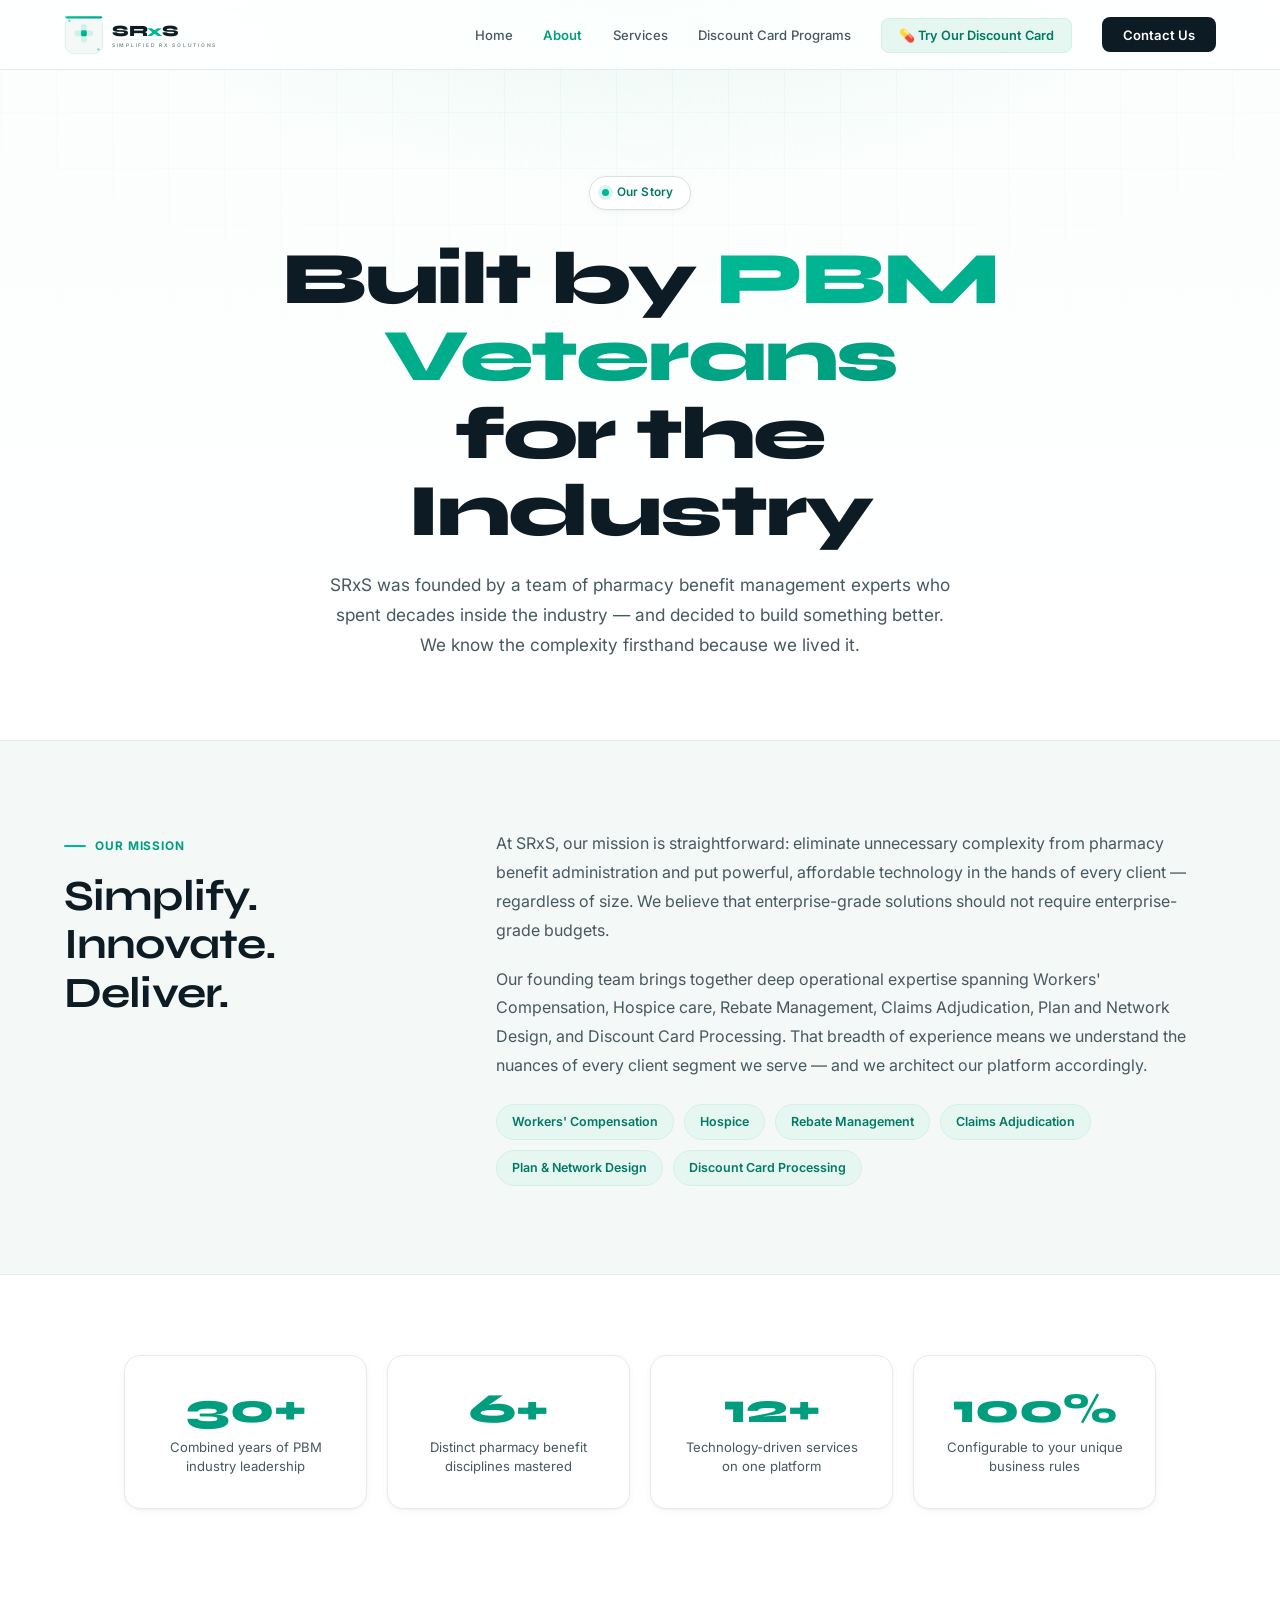
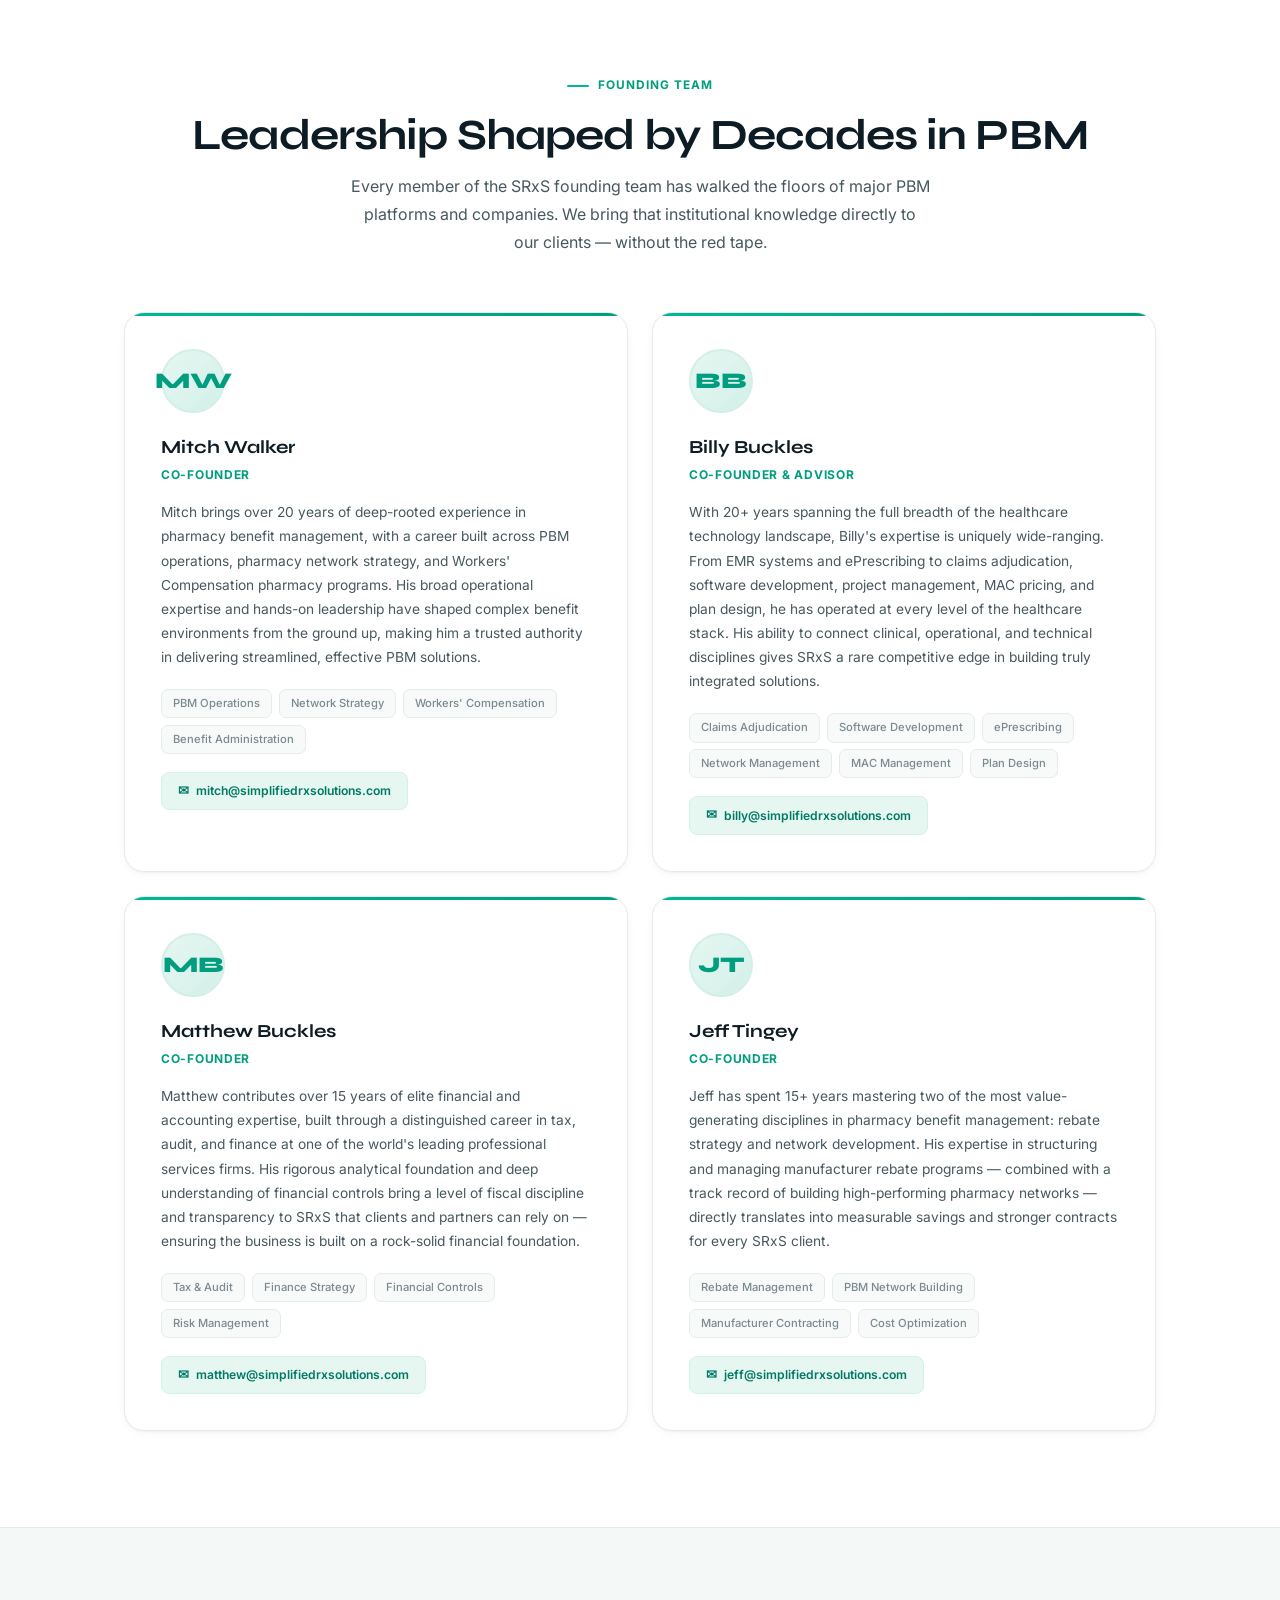
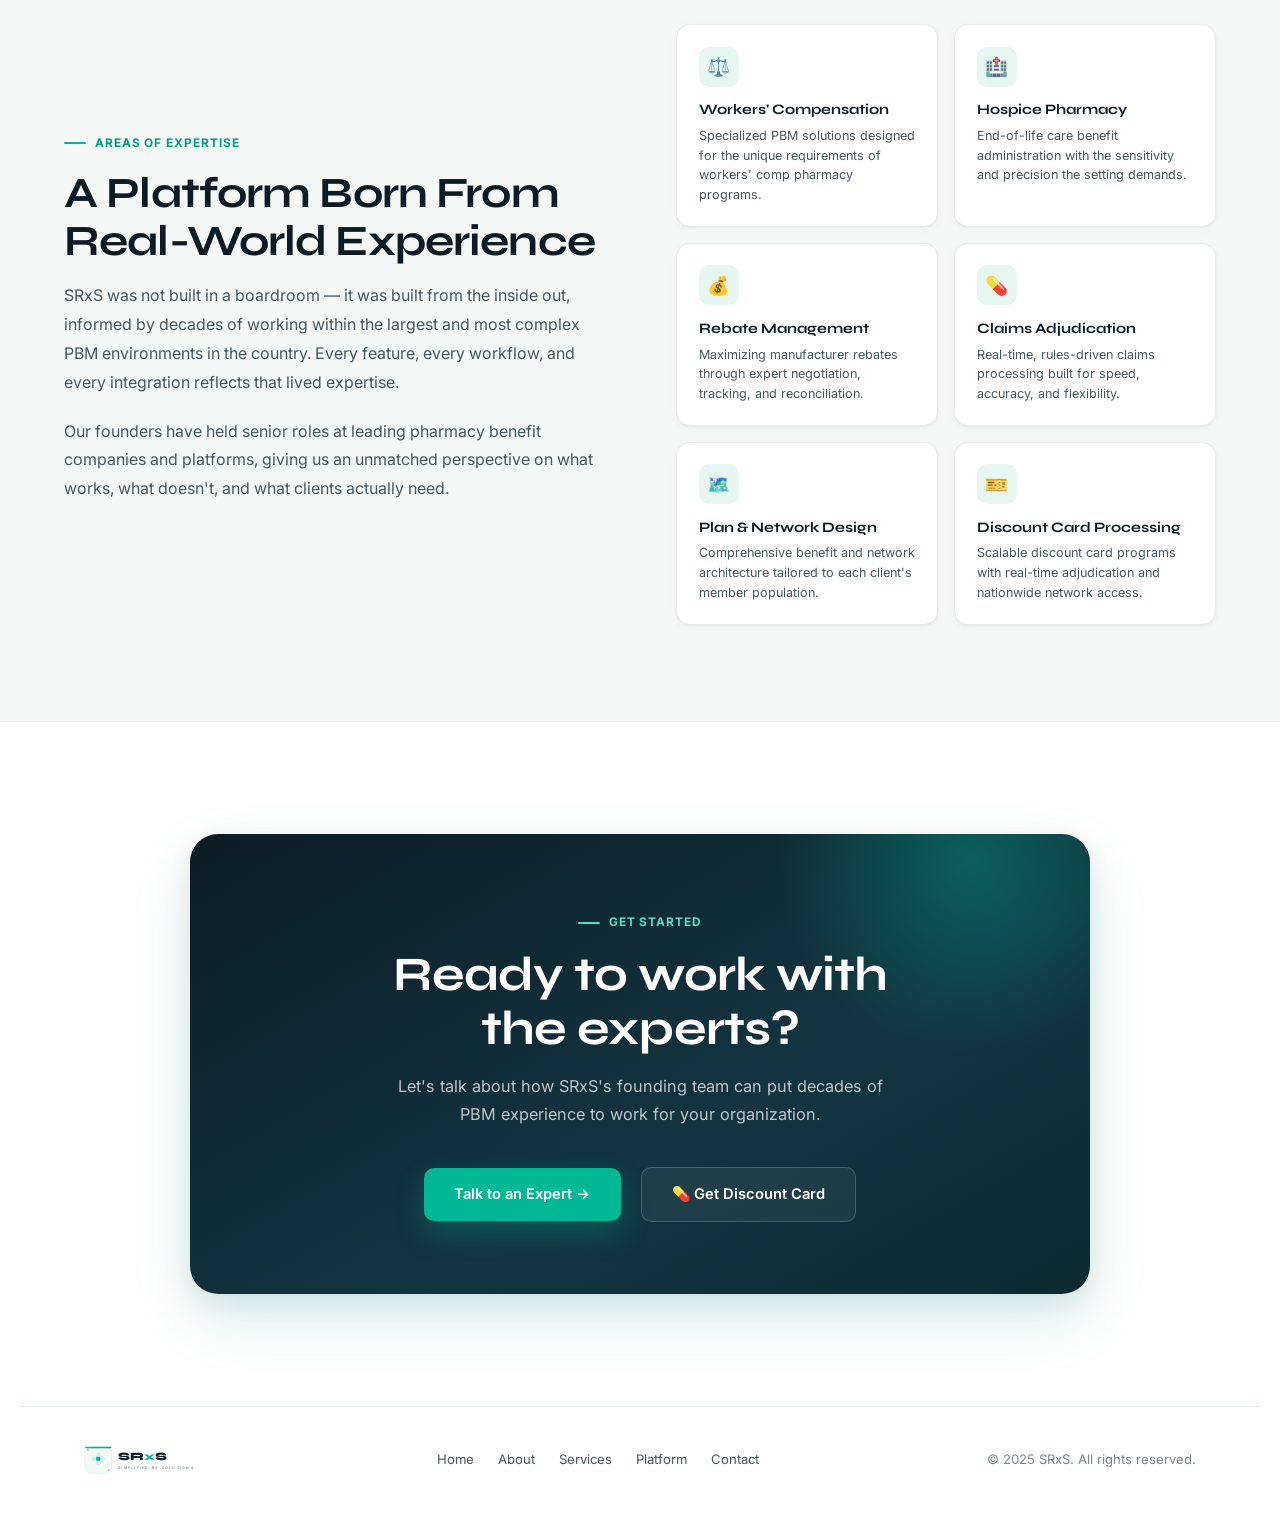
==== about.html @ 7ceb7701 "Fix contact modal stuck on "Sending..." after successful submit The success branch never reset the s" ====
<!DOCTYPE html>
<html lang="en">
<head>
<!-- Google tag (gtag.js) -->
<script async src="https://www.googletagmanager.com/gtag/js?id=G-7KS7CNF6GP"></script>
<script>
  window.dataLayer = window.dataLayer || [];
  function gtag(){dataLayer.push(arguments);}
  gtag('js', new Date());

  gtag('config', 'G-7KS7CNF6GP');
</script>
<meta charset="UTF-8">
<meta name="viewport" content="width=device-width, initial-scale=1.0">
<meta name="description" content="SRxS was founded by pharmacy benefit management veterans with decades of experience across claims adjudication, rebates, network design, and discount card processing.">
  <link rel="icon" type="image/x-icon" href="favicon.ico">
  <link rel="icon" type="image/png" sizes="32x32" href="favicon-32x32.png">
  <link rel="icon" type="image/png" sizes="16x16" href="favicon-16x16.png">
  <link rel="icon" type="image/svg+xml" href="favicon.svg">
  <link rel="apple-touch-icon" sizes="180x180" href="apple-touch-icon.png">
  <meta name="theme-color" content="#ffffff">
<title>About Us — SRxS | Simplified RX Solutions</title>
<link rel="preconnect" href="https://fonts.googleapis.com">
<link rel="preconnect" href="https://fonts.gstatic.com" crossorigin>
<link href="https://fonts.googleapis.com/css2?family=Syne:wght@600;700;800&family=Inter:wght@400;500;600&display=swap" rel="stylesheet">
<style>
  :root {
    --bg: #ffffff;
    --bg-tint: #f4f9f8;
    --surface: #ffffff;
    --surface2: #f7faf9;
    --border: #e5ecea;
    --border-strong: #d6e2df;
    --teal: #00b894;
    --teal-deep: #009e7f;
    --teal-ink: #007a63;
    --teal-soft: #e6f7f2;
    --teal-soft2: #d3f0e8;
    --ink: #0d1c24;
    --body: #47585f;
    --muted: #7a8a90;
    --shadow-sm: 0 1px 2px rgba(13,28,36,0.04), 0 2px 8px rgba(13,28,36,0.04);
    --shadow-md: 0 8px 24px rgba(13,28,36,0.07), 0 2px 6px rgba(13,28,36,0.04);
    --shadow-lg: 0 24px 60px rgba(0,158,127,0.16), 0 8px 24px rgba(13,28,36,0.08);
    --shadow-teal: 0 12px 28px rgba(0,184,148,0.28);
  }

  *, *::before, *::after { box-sizing: border-box; margin: 0; padding: 0; }
  html { scroll-behavior: smooth; -webkit-font-smoothing: antialiased; }
  body { font-family: 'Inter', sans-serif; background: var(--bg); color: var(--body); overflow-x: hidden; line-height: 1.6; }
  a { color: inherit; }

  /* NAV */
  nav {
    position: fixed; top: 0; left: 0; right: 0; z-index: 100;
    display: flex; align-items: center; justify-content: space-between;
    padding: 0.85rem 5%;
    background: rgba(255,255,255,0.82);
    backdrop-filter: blur(18px) saturate(1.6);
    border-bottom: 1px solid var(--border);
  }
  .nav-logo { display: flex; align-items: center; }
  .nav-logo svg { height: 42px; width: auto; display: block; }
  .nav-links { display: flex; align-items: center; gap: 1.9rem; list-style: none; }
  .nav-links a { text-decoration: none; font-size: 0.82rem; font-weight: 500; color: var(--body); transition: color 0.2s; }
  .nav-links a:hover { color: var(--teal-deep); }
  .nav-links a.active { color: var(--teal-deep); font-weight: 600; }
  .nav-cta { background: var(--ink) !important; color: #fff !important; padding: 0.6rem 1.3rem; border-radius: 8px; font-weight: 600 !important; transition: background 0.2s, transform 0.2s !important; }
  .nav-cta:hover { background: #10303a !important; transform: translateY(-1px); }
  .nav-discount { background: var(--teal-soft) !important; border: 1px solid var(--teal-soft2) !important; color: var(--teal-ink) !important; padding: 0.55rem 1.05rem; border-radius: 8px; font-weight: 600 !important; font-size: 0.8rem !important; transition: background 0.2s, box-shadow 0.2s !important; }
  .nav-discount:hover { background: var(--teal-soft2) !important; box-shadow: 0 6px 16px rgba(0,184,148,0.18) !important; }

  /* BUTTONS */
  .btn-primary { display: inline-flex; align-items: center; gap: 0.5rem; background: var(--teal); color: #fff; padding: 0.9rem 1.9rem; border-radius: 10px; font-size: 0.92rem; font-weight: 600; text-decoration: none; box-shadow: var(--shadow-teal); transition: box-shadow 0.2s, transform 0.2s, background 0.2s; }
  .btn-primary:hover { background: var(--teal-deep); box-shadow: 0 16px 34px rgba(0,158,127,0.34); transform: translateY(-2px); }
  .btn-ghost { display: inline-flex; align-items: center; gap: 0.5rem; border: 1px solid var(--border-strong); color: var(--ink); padding: 0.9rem 1.9rem; border-radius: 10px; font-size: 0.92rem; font-weight: 600; text-decoration: none; background: #fff; transition: border-color 0.2s, background 0.2s, transform 0.2s; margin-left: 1rem; }
  .btn-ghost:hover { border-color: var(--teal); background: var(--teal-soft); transform: translateY(-2px); }

  /* PAGE HERO */
  .page-hero {
    padding: 11rem 5% 5rem;
    position: relative; overflow: hidden; text-align: center;
    background:
      radial-gradient(ellipse 70% 55% at 50% -8%, var(--teal-soft) 0%, transparent 60%),
      linear-gradient(180deg, #fbfefd 0%, #ffffff 100%);
  }
  .hero-grid {
    position: absolute; inset: 0; z-index: 0; pointer-events: none;
    background-image:
      linear-gradient(rgba(0,158,127,0.05) 1px, transparent 1px),
      linear-gradient(90deg, rgba(0,158,127,0.05) 1px, transparent 1px);
    background-size: 56px 56px;
    mask-image: radial-gradient(ellipse 75% 55% at 50% 0%, black, transparent);
    -webkit-mask-image: radial-gradient(ellipse 75% 55% at 50% 0%, black, transparent);
  }
  .page-hero-content { position: relative; z-index: 1; max-width: 800px; margin: 0 auto; }
  .hero-badge {
    display: inline-flex; align-items: center; gap: 0.5rem;
    background: #fff; border: 1px solid var(--border-strong);
    padding: 0.4rem 1rem 0.4rem 0.7rem; border-radius: 100px;
    font-size: 0.74rem; font-weight: 600; letter-spacing: 0.02em; color: var(--teal-ink);
    box-shadow: var(--shadow-sm); margin-bottom: 1.9rem; animation: fadeUp 0.6s ease both;
  }
  .hero-badge::before { content: ''; width: 7px; height: 7px; border-radius: 50%; background: var(--teal); box-shadow: 0 0 0 4px rgba(0,184,148,0.15); animation: pulse 2.2s infinite; }
  @keyframes pulse { 0%, 100% { box-shadow: 0 0 0 4px rgba(0,184,148,0.15); } 50% { box-shadow: 0 0 0 7px rgba(0,184,148,0.04); } }
  h1 {
    font-family: 'Syne', sans-serif; font-size: clamp(2.6rem, 5.8vw, 4.8rem);
    font-weight: 800; line-height: 1.04; letter-spacing: -0.03em; color: var(--ink);
    margin-bottom: 1.3rem; animation: fadeUp 0.6s 0.08s ease both;
  }
  h1 .accent { background: linear-gradient(120deg, var(--teal), var(--teal-deep)); -webkit-background-clip: text; background-clip: text; -webkit-text-fill-color: transparent; color: var(--teal-deep); }
  .hero-sub { font-size: 1.08rem; line-height: 1.75; color: var(--body); max-width: 620px; margin: 0 auto; animation: fadeUp 0.6s 0.16s ease both; }

  /* COMMON */
  .section-label { display: inline-flex; align-items: center; gap: 0.55rem; font-size: 0.74rem; font-weight: 700; letter-spacing: 0.08em; text-transform: uppercase; color: var(--teal-deep); margin-bottom: 1rem; }
  .section-label::before { content: ''; width: 22px; height: 2px; border-radius: 2px; background: var(--teal); }
  h2 { font-family: 'Syne', sans-serif; font-size: clamp(1.8rem, 3.4vw, 2.7rem); font-weight: 700; line-height: 1.12; letter-spacing: -0.02em; color: var(--ink); margin-bottom: 1rem; }
  .body-text { font-size: 1rem; line-height: 1.8; color: var(--body); margin-bottom: 1.25rem; }

  /* MISSION */
  .mission-strip { padding: 5.5rem 5%; background: var(--bg-tint); border-top: 1px solid var(--border); border-bottom: 1px solid var(--border); position: relative; z-index: 1; }
  .mission-inner { max-width: 1160px; margin: 0 auto; display: grid; grid-template-columns: 1fr 2fr; gap: 4.5rem; align-items: start; }
  .expertise-pills { display: flex; flex-wrap: wrap; gap: 0.6rem; margin-top: 1.5rem; }
  .pill { background: var(--teal-soft); border: 1px solid var(--teal-soft2); color: var(--teal-ink); padding: 0.45rem 0.95rem; border-radius: 100px; font-size: 0.78rem; font-weight: 600; }

  /* STATS */
  .stats-row { padding: 5rem 5%; position: relative; z-index: 1; max-width: 1160px; margin: 0 auto; display: grid; grid-template-columns: repeat(4, 1fr); gap: 1.25rem; }
  .stat-card { background: #fff; border: 1px solid var(--border); border-radius: 16px; padding: 2rem; text-align: center; box-shadow: var(--shadow-sm); transition: border-color 0.2s, transform 0.2s, box-shadow 0.2s; }
  .stat-card:hover { border-color: var(--teal); transform: translateY(-4px); box-shadow: var(--shadow-md); }
  .stat-val { font-family: 'Syne', sans-serif; font-size: 2.6rem; font-weight: 800; color: var(--teal-deep); line-height: 1; margin-bottom: 0.5rem; }
  .stat-label { font-size: 0.82rem; color: var(--body); line-height: 1.45; }

  /* FOUNDERS */
  .founders { padding: 5rem 5% 6rem; position: relative; z-index: 1; max-width: 1160px; margin: 0 auto; }
  .founders-header { text-align: center; margin-bottom: 3.5rem; }
  .founders-header .section-label { justify-content: center; }
  .founders-header h2 { margin-bottom: 0.75rem; }
  .founders-header p { font-size: 1rem; color: var(--body); max-width: 580px; margin: 0 auto; line-height: 1.75; }
  .founders-grid { display: grid; grid-template-columns: repeat(2, 1fr); gap: 1.5rem; }
  .founder-card { background: #fff; border: 1px solid var(--border); border-radius: 20px; padding: 2.25rem; position: relative; overflow: hidden; box-shadow: var(--shadow-sm); transition: border-color 0.25s, transform 0.25s, box-shadow 0.25s; }
  .founder-card:hover { border-color: var(--border-strong); transform: translateY(-5px); box-shadow: var(--shadow-md); }
  .founder-card::before { content: ''; position: absolute; top: 0; left: 0; right: 0; height: 3px; background: linear-gradient(90deg, var(--teal), var(--teal-deep)); }
  .founder-avatar { width: 64px; height: 64px; border-radius: 50%; background: linear-gradient(135deg, var(--teal-soft), var(--teal-soft2)); border: 2px solid var(--teal-soft2); display: flex; align-items: center; justify-content: center; font-family: 'Syne', sans-serif; font-size: 1.4rem; font-weight: 800; color: var(--teal-deep); margin-bottom: 1.25rem; }
  .founder-name { font-family: 'Syne', sans-serif; font-size: 1.15rem; font-weight: 700; color: var(--ink); margin-bottom: 0.2rem; }
  .founder-title { font-size: 0.75rem; font-weight: 700; letter-spacing: 0.06em; text-transform: uppercase; color: var(--teal-deep); margin-bottom: 1rem; }
  .founder-bio { font-size: 0.86rem; line-height: 1.75; color: var(--body); margin-bottom: 1.25rem; }
  .founder-tags { display: flex; flex-wrap: wrap; gap: 0.4rem; }
  .founder-tag { background: var(--surface2); border: 1px solid var(--border); padding: 0.3rem 0.7rem; border-radius: 7px; font-size: 0.7rem; color: var(--muted); font-weight: 500; }
  .founder-email { display: inline-flex; align-items: center; gap: 0.45rem; margin-top: 1.1rem; background: var(--teal-soft); border: 1px solid var(--teal-soft2); color: var(--teal-ink); padding: 0.5rem 1rem; border-radius: 8px; font-size: 0.76rem; font-weight: 600; text-decoration: none; transition: background 0.2s, box-shadow 0.2s; }
  .founder-email:hover { background: var(--teal-soft2); box-shadow: 0 6px 14px rgba(0,184,148,0.16); }
  .founder-email::before { content: '✉'; font-size: 0.8rem; }

  /* EXPERTISE */
  .expertise-section { padding: 6rem 5%; background: var(--bg-tint); border-top: 1px solid var(--border); border-bottom: 1px solid var(--border); position: relative; overflow: hidden; z-index: 1; }
  .expertise-inner { max-width: 1160px; margin: 0 auto; display: grid; grid-template-columns: 1fr 1fr; gap: 4.5rem; align-items: center; position: relative; z-index: 1; }
  .expertise-grid { display: grid; grid-template-columns: 1fr 1fr; gap: 1rem; }
  .exp-box { background: #fff; border: 1px solid var(--border); border-radius: 14px; padding: 1.35rem; box-shadow: var(--shadow-sm); transition: border-color 0.2s, transform 0.2s, box-shadow 0.2s; }
  .exp-box:hover { border-color: var(--teal); transform: translateY(-3px); box-shadow: var(--shadow-md); }
  .exp-icon { width: 40px; height: 40px; border-radius: 10px; background: var(--teal-soft); display: flex; align-items: center; justify-content: center; font-size: 1.15rem; margin-bottom: 0.7rem; }
  .exp-box h4 { font-family: 'Syne', sans-serif; font-size: 0.9rem; font-weight: 700; color: var(--ink); margin-bottom: 0.3rem; }
  .exp-box p { font-size: 0.79rem; color: var(--body); line-height: 1.55; }

  /* CTA */
  .cta-section { padding: 7rem 5%; position: relative; overflow: hidden; z-index: 1; }
  .cta-inner { position: relative; z-index: 1; max-width: 900px; margin: 0 auto; text-align: center; background: linear-gradient(150deg, #0d1c24 0%, #123540 60%, #0c2a30 100%); border-radius: 28px; padding: 4.5rem 3rem; overflow: hidden; box-shadow: var(--shadow-lg); }
  .cta-inner::before { content: ''; position: absolute; top: -40%; right: -10%; width: 420px; height: 420px; background: radial-gradient(circle, rgba(0,184,148,0.35) 0%, transparent 65%); pointer-events: none; }
  .cta-inner > * { position: relative; z-index: 1; }
  .cta-inner .section-label { color: #4fe0bf; justify-content: center; }
  .cta-inner .section-label::before { background: #4fe0bf; }
  .cta-section h2 { color: #fff; font-size: clamp(2rem, 4vw, 3rem); margin-bottom: 1rem; }
  .cta-section p { font-size: 1.02rem; color: rgba(255,255,255,0.72); line-height: 1.75; margin: 0 auto 2.4rem; max-width: 520px; }
  .cta-inner .btn-ghost { background: rgba(255,255,255,0.06); border-color: rgba(255,255,255,0.18); color: #fff; }
  .cta-inner .btn-ghost:hover { background: rgba(255,255,255,0.12); border-color: rgba(255,255,255,0.35); }

  /* FOOTER */
  footer { border-top: 1px solid var(--border); padding: 2.4rem 5%; max-width: 1240px; margin: 0 auto; display: flex; justify-content: space-between; align-items: center; flex-wrap: wrap; gap: 1.25rem; font-size: 0.82rem; color: var(--muted); position: relative; z-index: 1; }
  .footer-logo svg { height: 30px; width: auto; display: block; }
  .footer-links { display: flex; gap: 1.5rem; }
  .footer-links a { color: var(--body); text-decoration: none; transition: color 0.2s; }
  .footer-links a:hover { color: var(--teal-deep); }

  @keyframes fadeUp { from { opacity: 0; transform: translateY(22px); } to { opacity: 1; transform: translateY(0); } }
  @media (prefers-reduced-motion: reduce) { *, *::before, *::after { animation: none !important; transition: none !important; scroll-behavior: auto !important; } }

  @media (max-width: 1000px) {
    .founders-grid { grid-template-columns: 1fr 1fr; }
    .stats-row { grid-template-columns: 1fr 1fr; }
    .mission-inner, .expertise-inner { grid-template-columns: 1fr; gap: 3rem; }
  }
  @media (max-width: 700px) {
    .founders-grid { grid-template-columns: 1fr; }
    .expertise-grid { grid-template-columns: 1fr; }
    nav .nav-links li:not(:last-child):not(.nav-cta-li) { display: none; }
    .btn-ghost { margin-left: 0; margin-top: 0.75rem; }
  }
</style>
</head>
<body>

<!-- LOGO (light theme) -->
<svg width="0" height="0" style="position:absolute" aria-hidden="true">
  <defs>
    <linearGradient id="tealGrad" x1="0%" y1="0%" x2="100%" y2="100%">
      <stop offset="0%" stop-color="#00c9a3"/>
      <stop offset="100%" stop-color="#009e7f"/>
    </linearGradient>
    <g id="srxs-logo">
      <rect x="2" y="4" width="64" height="64" rx="15" fill="#f4f9f8" stroke="#d3f0e8" stroke-width="1.4"/>
      <rect x="2" y="4" width="64" height="3.5" rx="3" fill="url(#tealGrad)"/>
      <rect x="18" y="28" width="32" height="10" rx="5" fill="#d3f0e8"/>
      <rect x="29" y="17" width="10" height="32" rx="5" fill="#d3f0e8"/>
      <rect x="29" y="28" width="10" height="10" rx="2.5" fill="url(#tealGrad)"/>
      <circle cx="9" cy="11.5" r="2" fill="#00b894" opacity="0.5"/>
      <circle cx="59" cy="60.5" r="2" fill="#00b894" opacity="0.5"/>
      <text x="82" y="37" font-family="Syne, Arial Black, sans-serif" font-size="27" font-weight="800" letter-spacing="-0.5"><tspan fill="#0d1c24">SR</tspan><tspan fill="#00b894">x</tspan><tspan fill="#0d1c24">S</tspan></text>
      <line x1="82" y1="44" x2="176" y2="44" stroke="#d3f0e8" stroke-width="1"/>
      <text x="82" y="57" font-family="Inter, Arial, sans-serif" font-size="8.5" font-weight="600" letter-spacing="3" fill="#7a8a90">SIMPLIFIED RX SOLUTIONS</text>
    </g>
  </defs>
</svg>

<!-- NAV -->
<nav>
  <div class="nav-logo">
    <a href="index.html" aria-label="SRxS home"><svg viewBox="0 0 300 72" role="img" aria-label="SRxS — Simplified RX Solutions"><use href="#srxs-logo"/></svg></a>
  </div>
  <ul class="nav-links">
    <li><a href="index.html">Home</a></li>
    <li><a href="about.html" class="active">About</a></li>
    <li><a href="index.html#services">Services</a></li>
    <li><a href="discount-card.html">Discount Card Programs</a></li>
    <li><a href="https://pricing.srxspbm.com" target="_blank" rel="noopener noreferrer" class="nav-discount">💊 Try Our Discount Card</a></li>
    <li class="nav-cta-li"><a href="#" onclick="openModal(); return false;" class="nav-cta">Contact Us</a></li>
  </ul>
</nav>

<!-- PAGE HERO -->
<section class="page-hero">
  <div class="hero-grid"></div>
  <div class="page-hero-content">
    <div class="hero-badge">Our Story</div>
    <h1>Built by <span class="accent">PBM Veterans</span><br>for the Industry</h1>
    <p class="hero-sub">
      SRxS was founded by a team of pharmacy benefit management experts who spent decades inside the industry — and decided to build something better. We know the complexity firsthand because we lived it.
    </p>
  </div>
</section>

<!-- MISSION -->
<section class="mission-strip">
  <div class="mission-inner">
    <div>
      <div class="section-label">Our Mission</div>
      <h2>Simplify. Innovate. Deliver.</h2>
    </div>
    <div>
      <p class="body-text">
        At SRxS, our mission is straightforward: eliminate unnecessary complexity from pharmacy benefit administration and put powerful, affordable technology in the hands of every client — regardless of size. We believe that enterprise-grade solutions should not require enterprise-grade budgets.
      </p>
      <p class="body-text">
        Our founding team brings together deep operational expertise spanning Workers' Compensation, Hospice care, Rebate Management, Claims Adjudication, Plan and Network Design, and Discount Card Processing. That breadth of experience means we understand the nuances of every client segment we serve — and we architect our platform accordingly.
      </p>
      <div class="expertise-pills">
        <span class="pill">Workers' Compensation</span>
        <span class="pill">Hospice</span>
        <span class="pill">Rebate Management</span>
        <span class="pill">Claims Adjudication</span>
        <span class="pill">Plan &amp; Network Design</span>
        <span class="pill">Discount Card Processing</span>
      </div>
    </div>
  </div>
</section>

<!-- STATS -->
<div class="stats-row">
  <div class="stat-card">
    <div class="stat-val">30+</div>
    <div class="stat-label">Combined years of PBM industry leadership</div>
  </div>
  <div class="stat-card">
    <div class="stat-val">6+</div>
    <div class="stat-label">Distinct pharmacy benefit disciplines mastered</div>
  </div>
  <div class="stat-card">
    <div class="stat-val">12+</div>
    <div class="stat-label">Technology-driven services on one platform</div>
  </div>
  <div class="stat-card">
    <div class="stat-val">100%</div>
    <div class="stat-label">Configurable to your unique business rules</div>
  </div>
</div>

<!-- FOUNDERS -->
<section class="founders">
  <div class="founders-header">
    <div class="section-label">Founding Team</div>
    <h2>Leadership Shaped by Decades in PBM</h2>
    <p>
      Every member of the SRxS founding team has walked the floors of major PBM platforms and companies. We bring that institutional knowledge directly to our clients — without the red tape.
    </p>
  </div>

  <div class="founders-grid">

    <div class="founder-card">
      <div class="founder-avatar">MW</div>
      <div class="founder-name">Mitch Walker</div>
      <div class="founder-title">Co-Founder</div>
      <p class="founder-bio">
        Mitch brings over 20 years of deep-rooted experience in pharmacy benefit management, with a career built across PBM operations, pharmacy network strategy, and Workers' Compensation pharmacy programs. His broad operational expertise and hands-on leadership have shaped complex benefit environments from the ground up, making him a trusted authority in delivering streamlined, effective PBM solutions.
      </p>
      <div class="founder-tags">
        <span class="founder-tag">PBM Operations</span>
        <span class="founder-tag">Network Strategy</span>
        <span class="founder-tag">Workers' Compensation</span>
        <span class="founder-tag">Benefit Administration</span>
      </div>
      <a href="mailto:mitch@simplifiedrxsolutions.com" class="founder-email">mitch@simplifiedrxsolutions.com</a>
    </div>

    <div class="founder-card">
      <div class="founder-avatar">BB</div>
      <div class="founder-name">Billy Buckles</div>
      <div class="founder-title">Co-Founder &amp; Advisor</div>
      <p class="founder-bio">
        With 20+ years spanning the full breadth of the healthcare technology landscape, Billy's expertise is uniquely wide-ranging. From EMR systems and ePrescribing to claims adjudication, software development, project management, MAC pricing, and plan design, he has operated at every level of the healthcare stack. His ability to connect clinical, operational, and technical disciplines gives SRxS a rare competitive edge in building truly integrated solutions.
      </p>
      <div class="founder-tags">
        <span class="founder-tag">Claims Adjudication</span>
        <span class="founder-tag">Software Development</span>
        <span class="founder-tag">ePrescribing</span>
        <span class="founder-tag">Network Management</span>
        <span class="founder-tag">MAC Management</span>
        <span class="founder-tag">Plan Design</span>
      </div>
      <a href="mailto:billy@simplifiedrxsolutions.com" class="founder-email">billy@simplifiedrxsolutions.com</a>
    </div>

    <div class="founder-card">
      <div class="founder-avatar">MB</div>
      <div class="founder-name">Matthew Buckles</div>
      <div class="founder-title">Co-Founder</div>
      <p class="founder-bio">
        Matthew contributes over 15 years of elite financial and accounting expertise, built through a distinguished career in tax, audit, and finance at one of the world's leading professional services firms. His rigorous analytical foundation and deep understanding of financial controls bring a level of fiscal discipline and transparency to SRxS that clients and partners can rely on — ensuring the business is built on a rock-solid financial foundation.
      </p>
      <div class="founder-tags">
        <span class="founder-tag">Tax &amp; Audit</span>
        <span class="founder-tag">Finance Strategy</span>
        <span class="founder-tag">Financial Controls</span>
        <span class="founder-tag">Risk Management</span>
      </div>
      <a href="mailto:matthew@simplifiedrxsolutions.com" class="founder-email">matthew@simplifiedrxsolutions.com</a>
    </div>

    <div class="founder-card">
      <div class="founder-avatar">JT</div>
      <div class="founder-name">Jeff Tingey</div>
      <div class="founder-title">Co-Founder</div>
      <p class="founder-bio">
        Jeff has spent 15+ years mastering two of the most value-generating disciplines in pharmacy benefit management: rebate strategy and network development. His expertise in structuring and managing manufacturer rebate programs — combined with a track record of building high-performing pharmacy networks — directly translates into measurable savings and stronger contracts for every SRxS client.
      </p>
      <div class="founder-tags">
        <span class="founder-tag">Rebate Management</span>
        <span class="founder-tag">PBM Network Building</span>
        <span class="founder-tag">Manufacturer Contracting</span>
        <span class="founder-tag">Cost Optimization</span>
      </div>
      <a href="mailto:jeff@simplifiedrxsolutions.com" class="founder-email">jeff@simplifiedrxsolutions.com</a>
    </div>

  </div>
</section>

<!-- EXPERTISE -->
<section class="expertise-section">
  <div class="expertise-inner">
    <div>
      <div class="section-label">Areas of Expertise</div>
      <h2>A Platform Born From Real-World Experience</h2>
      <p class="body-text">
        SRxS was not built in a boardroom — it was built from the inside out, informed by decades of working within the largest and most complex PBM environments in the country. Every feature, every workflow, and every integration reflects that lived expertise.
      </p>
      <p class="body-text">
        Our founders have held senior roles at leading pharmacy benefit companies and platforms, giving us an unmatched perspective on what works, what doesn't, and what clients actually need.
      </p>
    </div>
    <div class="expertise-grid">
      <div class="exp-box">
        <div class="exp-icon">⚖️</div>
        <h4>Workers' Compensation</h4>
        <p>Specialized PBM solutions designed for the unique requirements of workers' comp pharmacy programs.</p>
      </div>
      <div class="exp-box">
        <div class="exp-icon">🏥</div>
        <h4>Hospice Pharmacy</h4>
        <p>End-of-life care benefit administration with the sensitivity and precision the setting demands.</p>
      </div>
      <div class="exp-box">
        <div class="exp-icon">💰</div>
        <h4>Rebate Management</h4>
        <p>Maximizing manufacturer rebates through expert negotiation, tracking, and reconciliation.</p>
      </div>
      <div class="exp-box">
        <div class="exp-icon">💊</div>
        <h4>Claims Adjudication</h4>
        <p>Real-time, rules-driven claims processing built for speed, accuracy, and flexibility.</p>
      </div>
      <div class="exp-box">
        <div class="exp-icon">🗺️</div>
        <h4>Plan &amp; Network Design</h4>
        <p>Comprehensive benefit and network architecture tailored to each client's member population.</p>
      </div>
      <div class="exp-box">
        <div class="exp-icon">🎫</div>
        <h4>Discount Card Processing</h4>
        <p>Scalable discount card programs with real-time adjudication and nationwide network access.</p>
      </div>
    </div>
  </div>
</section>

<!-- CTA -->
<section class="cta-section">
  <div class="cta-inner">
    <div class="section-label">Get Started</div>
    <h2>Ready to work with<br>the experts?</h2>
    <p>Let's talk about how SRxS's founding team can put decades of PBM experience to work for your organization.</p>
    <a href="#" onclick="openModal(); return false;" class="btn-primary">Talk to an Expert →</a>
    <a href="https://pricing.srxspbm.com" target="_blank" rel="noopener noreferrer" class="btn-ghost">💊 Get Discount Card</a>
  </div>
</section>

<!-- FOOTER -->
<footer>
  <div class="footer-logo">
    <a href="index.html" aria-label="SRxS home"><svg viewBox="0 0 300 72" role="img" aria-label="SRxS"><use href="#srxs-logo"/></svg></a>
  </div>
  <div class="footer-links">
    <a href="index.html">Home</a>
    <a href="about.html">About</a>
    <a href="index.html#services">Services</a>
    <a href="index.html#technology">Platform</a>
    <a href="#" onclick="openModal(); return false;">Contact</a>
  </div>
  <div>© 2025 SRxS. All rights reserved.</div>
</footer>

<!-- ── CONTACT MODAL ── -->
<div id="contactModal" style="display:none; position:fixed; inset:0; z-index:999; align-items:center; justify-content:center;">
  <div id="modalBackdrop" onclick="closeModal()" style="position:absolute; inset:0; background:rgba(13,28,36,0.45); backdrop-filter:blur(6px);"></div>
  <div style="position:relative; z-index:1; background:#ffffff; border:1px solid #e5ecea; border-radius:20px; padding:2.5rem; width:100%; max-width:480px; margin:1rem; box-shadow:0 40px 90px rgba(13,28,36,0.25);">
    <div style="position:absolute; top:0; left:0; right:0; height:3px; background:linear-gradient(90deg,#00c9a3,#009e7f); border-radius:20px 20px 0 0;"></div>
    <button onclick="closeModal()" aria-label="Close" style="position:absolute; top:1rem; right:1rem; background:#f4f9f8; border:1px solid #e5ecea; color:#47585f; width:32px; height:32px; border-radius:50%; cursor:pointer; font-size:1rem; display:flex; align-items:center; justify-content:center; transition:background 0.2s;" onmouseover="this.style.background='#d3f0e8'" onmouseout="this.style.background='#f4f9f8'">&#x2715;</button>
    <div style="display:inline-flex; align-items:center; gap:0.5rem; background:#e6f7f2; border:1px solid #d3f0e8; padding:0.3rem 0.9rem; border-radius:100px; font-size:0.7rem; font-weight:700; letter-spacing:0.06em; text-transform:uppercase; color:#007a63; margin-bottom:1.25rem;">Get In Touch</div>
    <h3 style="font-family:'Syne',sans-serif; font-size:1.5rem; font-weight:700; letter-spacing:-0.02em; color:#0d1c24; margin-bottom:0.4rem;">Talk to an Expert</h3>
    <p style="font-size:0.85rem; color:#7a8a90; margin-bottom:1.75rem; line-height:1.6;">Fill out the form below and a member of the SRxS team will be in touch shortly.</p>
    <form id="contactForm" onsubmit="submitForm(event)" style="display:flex; flex-direction:column; gap:1rem;">
      <div style="display:grid; grid-template-columns:1fr 1fr; gap:1rem;">
        <div>
          <label style="display:block; font-size:0.72rem; font-weight:600; letter-spacing:0.04em; text-transform:uppercase; color:#7a8a90; margin-bottom:0.4rem;">Full Name *</label>
          <input type="text" id="cf-name" required placeholder="Jane Smith" style="width:100%; background:#f7faf9; border:1px solid #e5ecea; border-radius:9px; padding:0.7rem 0.9rem; font-size:0.88rem; color:#0d1c24; outline:none; font-family:'Inter',sans-serif; transition:border-color 0.2s, background 0.2s;" onfocus="this.style.borderColor='#00b894'; this.style.background='#fff'" onblur="this.style.borderColor='#e5ecea'; this.style.background='#f7faf9'">
        </div>
        <div>
          <label style="display:block; font-size:0.72rem; font-weight:600; letter-spacing:0.04em; text-transform:uppercase; color:#7a8a90; margin-bottom:0.4rem;">Phone Number</label>
          <input type="tel" id="cf-phone" placeholder="(555) 000-0000" style="width:100%; background:#f7faf9; border:1px solid #e5ecea; border-radius:9px; padding:0.7rem 0.9rem; font-size:0.88rem; color:#0d1c24; outline:none; font-family:'Inter',sans-serif; transition:border-color 0.2s, background 0.2s;" onfocus="this.style.borderColor='#00b894'; this.style.background='#fff'" onblur="this.style.borderColor='#e5ecea'; this.style.background='#f7faf9'">
        </div>
      </div>
      <div>
        <label style="display:block; font-size:0.72rem; font-weight:600; letter-spacing:0.04em; text-transform:uppercase; color:#7a8a90; margin-bottom:0.4rem;">Email Address *</label>
        <input type="email" id="cf-email" required placeholder="jane@company.com" style="width:100%; background:#f7faf9; border:1px solid #e5ecea; border-radius:9px; padding:0.7rem 0.9rem; font-size:0.88rem; color:#0d1c24; outline:none; font-family:'Inter',sans-serif; transition:border-color 0.2s, background 0.2s;" onfocus="this.style.borderColor='#00b894'; this.style.background='#fff'" onblur="this.style.borderColor='#e5ecea'; this.style.background='#f7faf9'">
      </div>
      <div>
        <label style="display:block; font-size:0.72rem; font-weight:600; letter-spacing:0.04em; text-transform:uppercase; color:#7a8a90; margin-bottom:0.4rem;">How Can We Help? *</label>
        <textarea id="cf-message" required rows="4" placeholder="Tell us about your organization and what you're looking for..." style="width:100%; background:#f7faf9; border:1px solid #e5ecea; border-radius:9px; padding:0.7rem 0.9rem; font-size:0.88rem; color:#0d1c24; outline:none; font-family:'Inter',sans-serif; resize:vertical; min-height:100px; transition:border-color 0.2s, background 0.2s;" onfocus="this.style.borderColor='#00b894'; this.style.background='#fff'" onblur="this.style.borderColor='#e5ecea'; this.style.background='#f7faf9'"></textarea>
      </div>
      <button type="submit" id="submitBtn" style="background:#00b894; color:#fff; border:none; padding:0.85rem 2rem; border-radius:10px; font-size:0.9rem; font-weight:700; cursor:pointer; font-family:'Syne',sans-serif; letter-spacing:0.02em; transition:box-shadow 0.2s, transform 0.2s, background 0.2s;" onmouseover="this.style.background='#009e7f'; this.style.boxShadow='0 12px 28px rgba(0,184,148,0.35)'; this.style.transform='translateY(-1px)'" onmouseout="this.style.background='#00b894'; this.style.boxShadow='none'; this.style.transform='none'">Send Message &#x2192;</button>
    </form>
    <div id="formSuccess" style="display:none; text-align:center; padding:2rem 0;">
      <div style="font-size:2.5rem; margin-bottom:1rem;">&#x2705;</div>
      <h3 style="font-family:'Syne',sans-serif; font-size:1.2rem; font-weight:700; color:#009e7f; margin-bottom:0.5rem;">Message Sent!</h3>
      <p style="font-size:0.85rem; color:#7a8a90; line-height:1.6;">Thank you for reaching out. A member of the SRxS team will be in touch with you shortly.</p>
    </div>
  </div>
</div>

<script>
function openModal() {
  var modal = document.getElementById('contactModal');
  modal.style.display = 'flex';
  document.body.style.overflow = 'hidden';
  document.getElementById('contactForm').style.display = 'flex';
  document.getElementById('formSuccess').style.display = 'none';
  var btn = document.getElementById('submitBtn');
  btn.disabled = false;
  btn.textContent = 'Send Message →';
}
function closeModal() {
  document.getElementById('contactModal').style.display = 'none';
  document.body.style.overflow = '';
}
document.addEventListener('keydown', function(e) {
  if (e.key === 'Escape') closeModal();
});
function submitForm(e) {
  e.preventDefault();
  var btn = document.getElementById('submitBtn');
  btn.textContent = 'Sending...';
  btn.disabled = true;

  var formData = new FormData();
  formData.append('name',    document.getElementById('cf-name').value);
  formData.append('email',   document.getElementById('cf-email').value);
  formData.append('phone',   document.getElementById('cf-phone').value);
  formData.append('message', document.getElementById('cf-message').value);

  fetch('contact.php', { method: 'POST', body: formData })
    .then(function(res) { return res.json(); })
    .then(function(data) {
      if (data.success) {
        document.getElementById('contactForm').reset();
        btn.textContent = 'Send Message →';
        btn.disabled = false;
        document.getElementById('contactForm').style.display = 'none';
        document.getElementById('formSuccess').style.display = 'block';
        setTimeout(closeModal, 3500);
      } else {
        btn.textContent = 'Send Message →';
        btn.disabled = false;
        alert('Something went wrong: ' + data.message);
      }
    })
    .catch(function() {
      btn.textContent = 'Send Message →';
      btn.disabled = false;
      alert('Network error. Please email us directly at info@simplifiedrxsolutions.com');
    });
}
document.addEventListener('DOMContentLoaded', function() {
  document.querySelectorAll('a[href="#contact"], a[href="index.html#contact"]').forEach(function(a) {
    a.addEventListener('click', function(e) { e.preventDefault(); openModal(); });
  });
  document.querySelectorAll('a[href^="mailto:info@srxs"]').forEach(function(a) {
    a.addEventListener('click', function(e) { e.preventDefault(); openModal(); });
  });
});
</script>
</body>
</html>
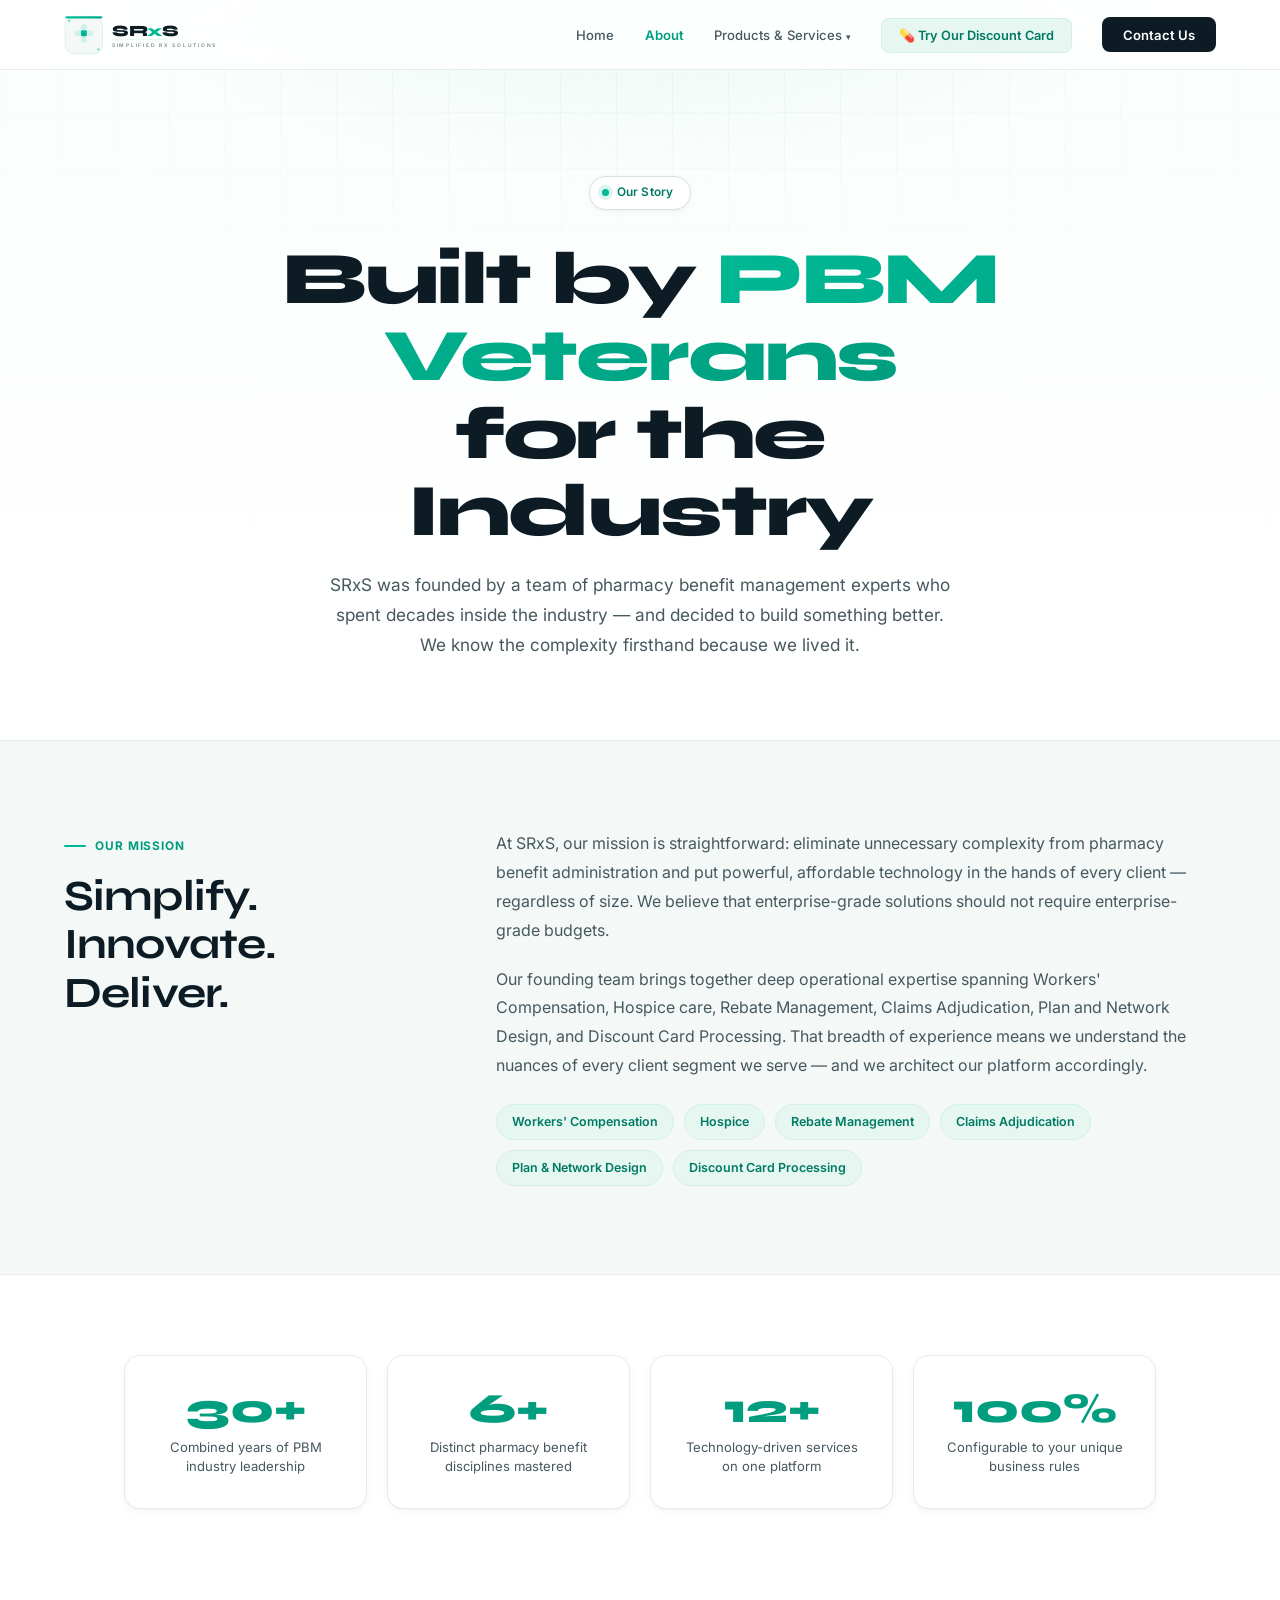
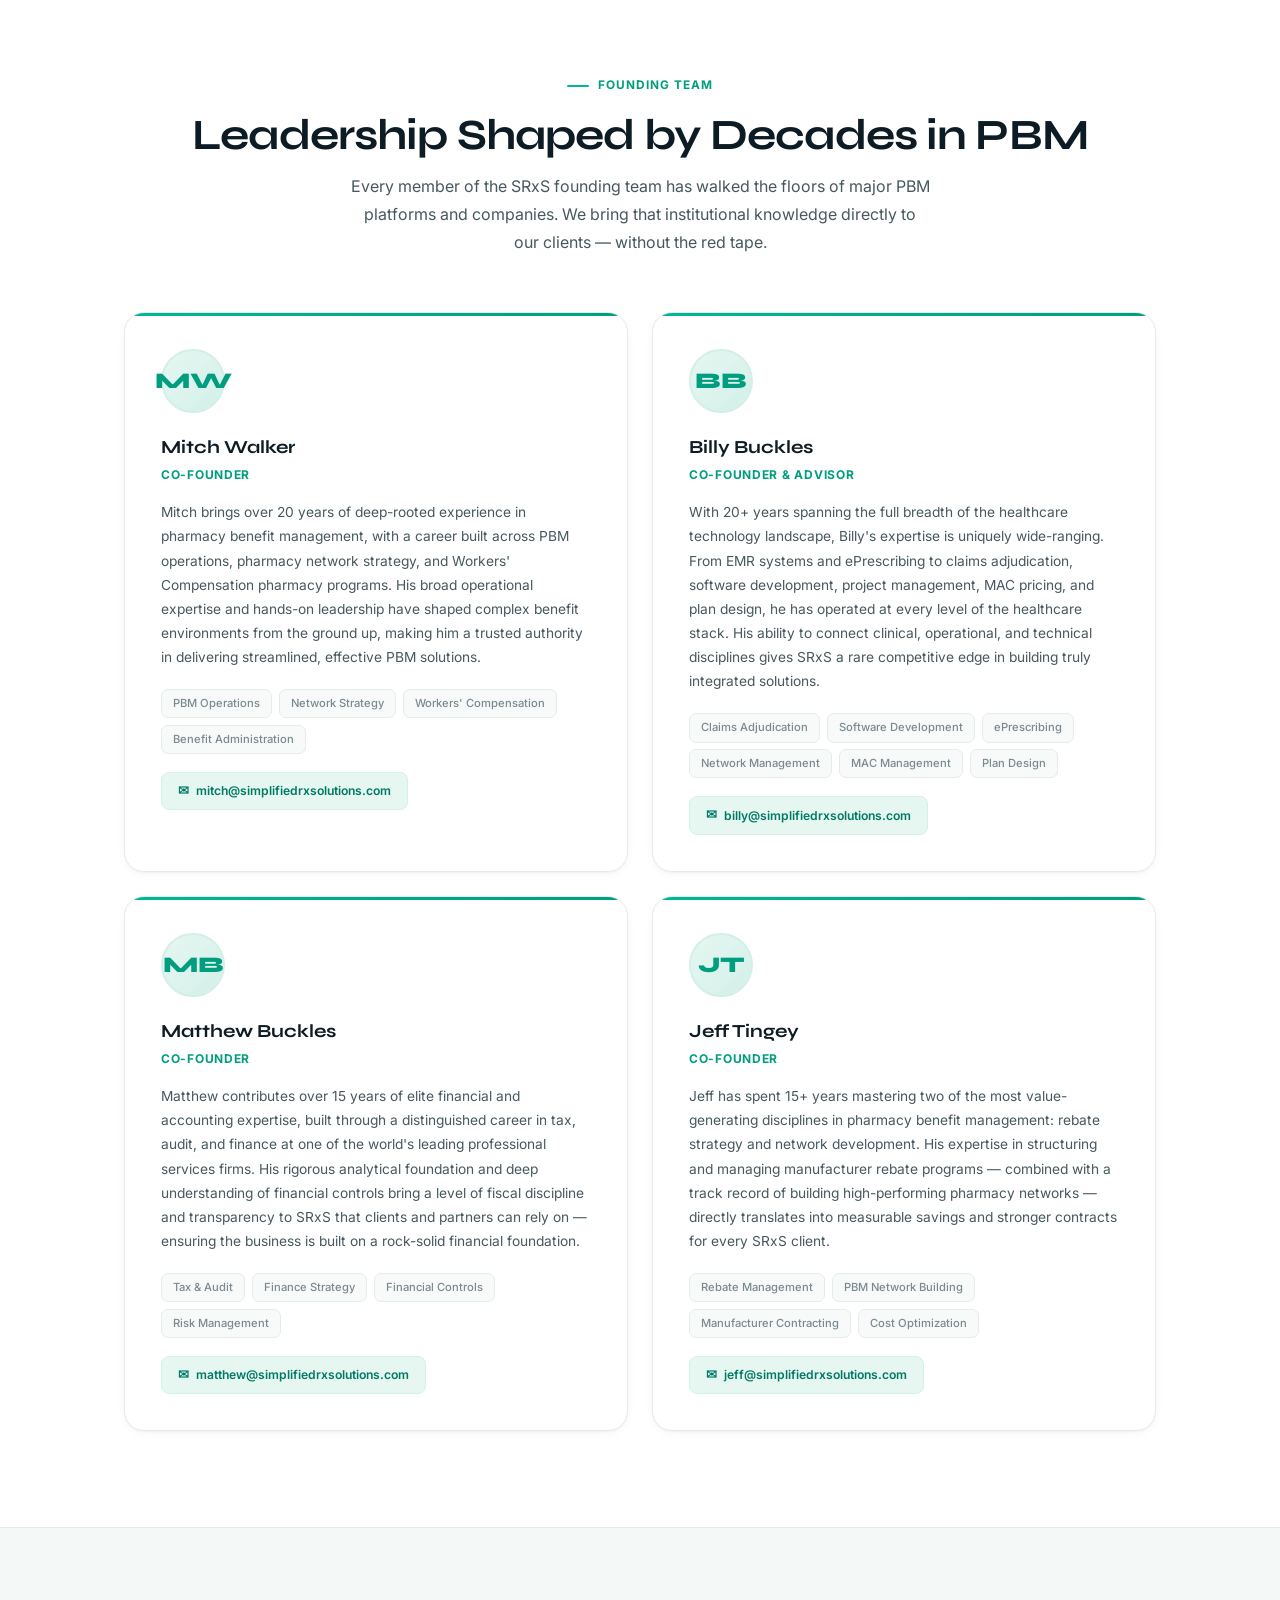
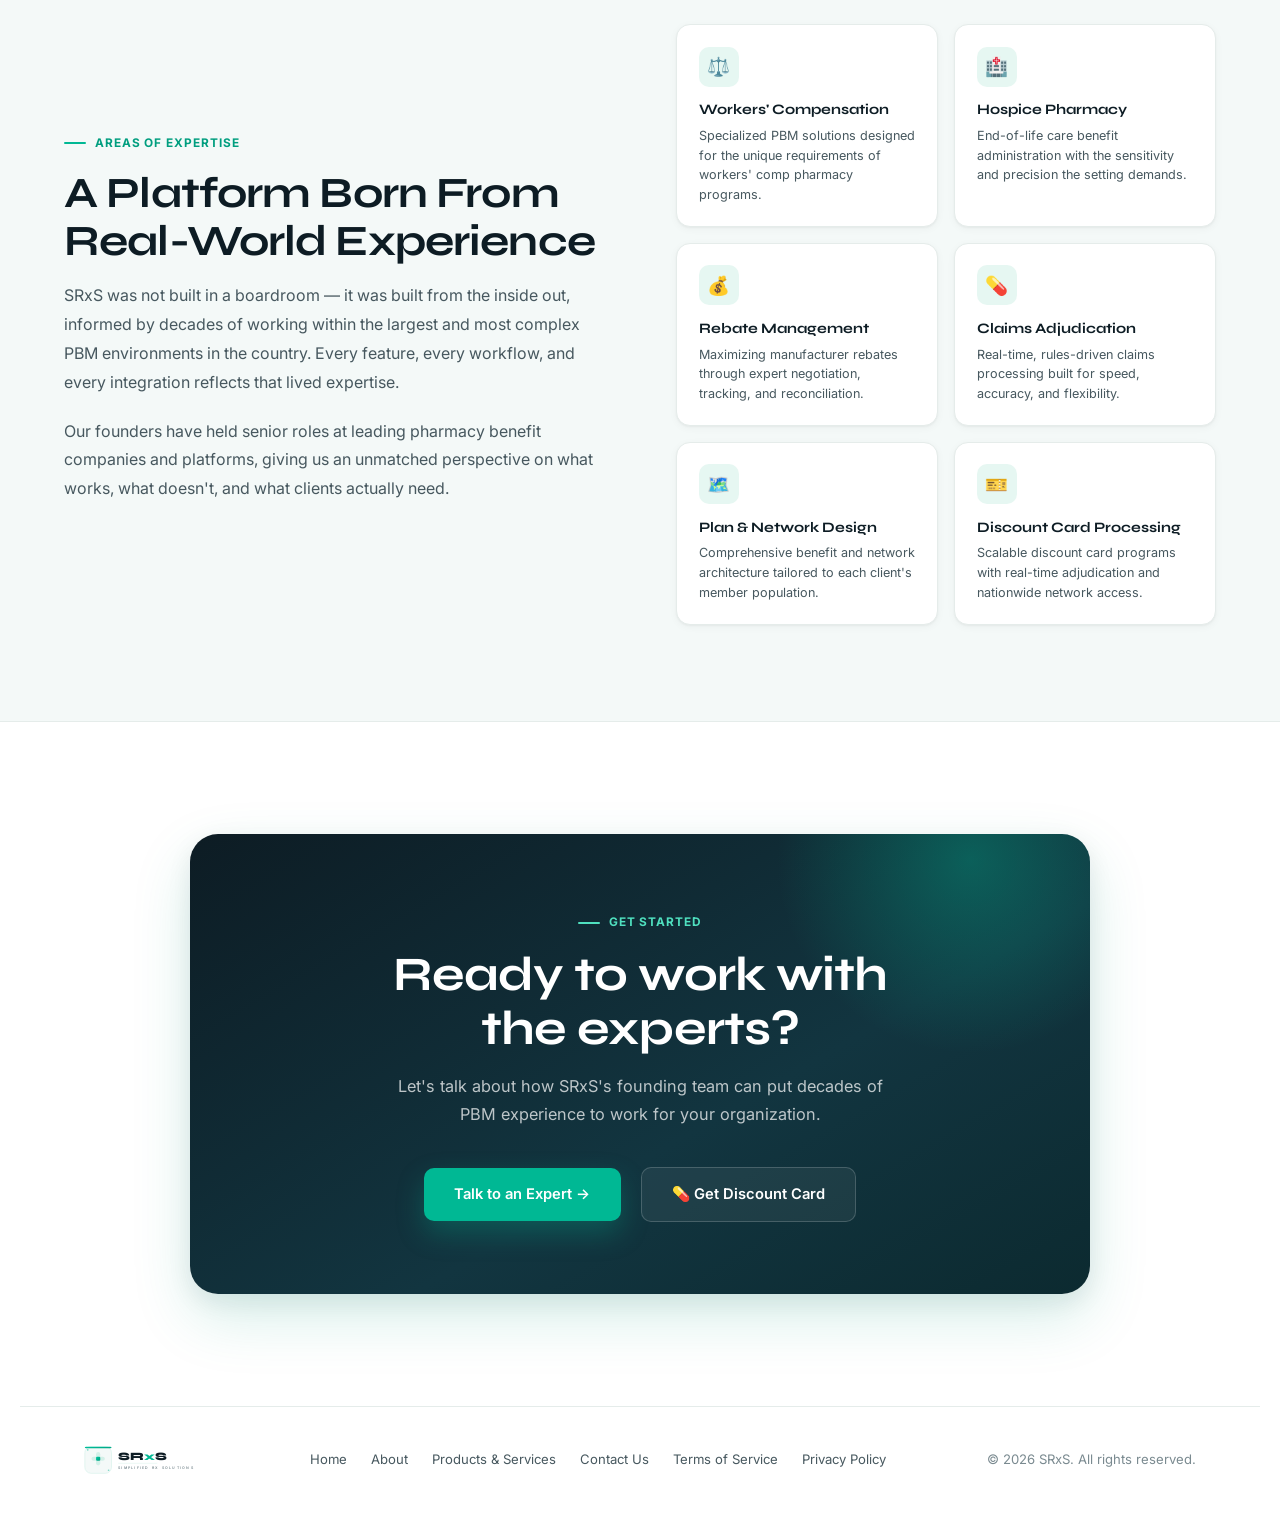
==== commit 9897ed3e: "Migrate to simplifiedrxsolutions.com / srxsdc.com domains The site now runs on the simplifiedrxsolut" ====
--- a/about.html
+++ b/about.html
@@ -13,10 +13,10 @@
 <meta charset="UTF-8">
 <meta name="viewport" content="width=device-width, initial-scale=1.0">
 <meta name="description" content="SRxS was founded by pharmacy benefit management veterans with decades of experience across claims adjudication, rebates, network design, and discount card processing.">
-  <link rel="icon" type="image/x-icon" href="favicon.ico">
+  <link rel="icon" type="image/svg+xml" href="favicon.svg">
   <link rel="icon" type="image/png" sizes="32x32" href="favicon-32x32.png">
   <link rel="icon" type="image/png" sizes="16x16" href="favicon-16x16.png">
-  <link rel="icon" type="image/svg+xml" href="favicon.svg">
+  <link rel="icon" type="image/x-icon" href="favicon.ico">
   <link rel="apple-touch-icon" sizes="180x180" href="apple-touch-icon.png">
   <meta name="theme-color" content="#ffffff">
 <title>About Us — SRxS | Simplified RX Solutions</title>
@@ -175,7 +175,7 @@
   /* FOOTER */
   footer { border-top: 1px solid var(--border); padding: 2.4rem 5%; max-width: 1240px; margin: 0 auto; display: flex; justify-content: space-between; align-items: center; flex-wrap: wrap; gap: 1.25rem; font-size: 0.82rem; color: var(--muted); position: relative; z-index: 1; }
   .footer-logo svg { height: 30px; width: auto; display: block; }
-  .footer-links { display: flex; gap: 1.5rem; }
+  .footer-links { display: flex; gap: 1rem 1.5rem; flex-wrap: wrap; justify-content: center; }
   .footer-links a { color: var(--body); text-decoration: none; transition: color 0.2s; }
   .footer-links a:hover { color: var(--teal-deep); }
 
@@ -193,6 +193,23 @@
     nav .nav-links li:not(:last-child):not(.nav-cta-li) { display: none; }
     .btn-ghost { margin-left: 0; margin-top: 0.75rem; }
   }
+
+  /* Products & Services dropdown */
+  .nav-dd { position: relative; }
+  .nav-dd-toggle { cursor: pointer; }
+  .nav-dd-toggle.active { color: var(--teal-deep); font-weight: 600; }
+  .dd-caret { font-size: 0.7em; }
+  .nav-dd-menu { display: none; position: absolute; top: 100%; left: 0; min-width: 244px; background: #fff; border: 1px solid var(--border); border-radius: 10px; box-shadow: 0 14px 32px rgba(13,28,36,0.14); padding: 0.4rem; list-style: none; margin: 0.5rem 0 0; z-index: 200; }
+  .nav-dd-menu::before { content: ''; position: absolute; left: 0; right: 0; top: -0.55rem; height: 0.55rem; }
+  .dd-sep { height: 1px; background: var(--border); margin: 0.35rem; padding: 0; }
+  .nav-dd:hover .nav-dd-menu, .nav-dd:focus-within .nav-dd-menu { display: block; }
+  .nav-dd-menu li { display: block; }
+  .nav-dd-menu a { display: flex; align-items: center; gap: 0.5rem; padding: 0.55rem 0.65rem; border-radius: 7px; font-size: 0.85rem; font-weight: 500; white-space: nowrap; color: var(--body); }
+  .nav-dd-menu a:hover { background: var(--teal-soft); color: var(--teal-deep); text-decoration: none; }
+  .nav-dd-menu a.active { color: var(--teal-deep); font-weight: 600; }
+  .dd-tag { font-size: 0.58rem; font-weight: 700; letter-spacing: 0.05em; text-transform: uppercase; padding: 0.14rem 0.42rem; border-radius: 4px; flex-shrink: 0; }
+  .dd-service { background: #eef3f1; color: #59646f; }
+  .dd-product { background: var(--teal-soft); color: var(--teal-ink); }
 </style>
 </head>
 <body>
@@ -227,9 +244,17 @@
   <ul class="nav-links">
     <li><a href="index.html">Home</a></li>
     <li><a href="about.html" class="active">About</a></li>
-    <li><a href="index.html#services">Services</a></li>
-    <li><a href="discount-card.html">Discount Card Programs</a></li>
-    <li><a href="https://pricing.srxspbm.com" target="_blank" rel="noopener noreferrer" class="nav-discount">💊 Try Our Discount Card</a></li>
+    <li class="nav-dd">
+      <a href="services.html" class="nav-dd-toggle">Products &amp; Services <span class="dd-caret">&#9662;</span></a>
+      <ul class="nav-dd-menu">
+        <li><a href="services.html">Overview</a></li>
+        <li><a href="discount-card.html"><span class="dd-tag dd-product">Product</span> SRxS Discount Card</a></li>
+        <li class="dd-sep" aria-hidden="true"></li>
+        <li><a href="services.html#pba"><span class="dd-tag dd-service">Service</span> Pharmacy Benefit Administration</a></li>
+        <li><a href="dcp.html"><span class="dd-tag dd-service">Service</span> White-Label Program</a></li>
+      </ul>
+    </li>
+    <li><a href="https://srxsdc.com" target="_blank" rel="noopener noreferrer" class="nav-discount">💊 Try Our Discount Card</a></li>
     <li class="nav-cta-li"><a href="#" onclick="openModal(); return false;" class="nav-cta">Contact Us</a></li>
   </ul>
 </nav>
@@ -428,7 +453,7 @@
     <h2>Ready to work with<br>the experts?</h2>
     <p>Let's talk about how SRxS's founding team can put decades of PBM experience to work for your organization.</p>
     <a href="#" onclick="openModal(); return false;" class="btn-primary">Talk to an Expert →</a>
-    <a href="https://pricing.srxspbm.com" target="_blank" rel="noopener noreferrer" class="btn-ghost">💊 Get Discount Card</a>
+    <a href="https://srxsdc.com" target="_blank" rel="noopener noreferrer" class="btn-ghost">💊 Get Discount Card</a>
   </div>
 </section>
 
@@ -440,11 +465,12 @@
   <div class="footer-links">
     <a href="index.html">Home</a>
     <a href="about.html">About</a>
-    <a href="index.html#services">Services</a>
-    <a href="index.html#technology">Platform</a>
-    <a href="#" onclick="openModal(); return false;">Contact</a>
-  </div>
-  <div>© 2025 SRxS. All rights reserved.</div>
+    <a href="services.html">Products &amp; Services</a>
+    <a href="#" onclick="openModal(); return false;">Contact Us</a>
+    <a href="terms.html">Terms of Service</a>
+    <a href="privacy.html">Privacy Policy</a>
+  </div>
+  <div>© 2026 SRxS. All rights reserved.</div>
 </footer>
 
 <!-- ── CONTACT MODAL ── -->
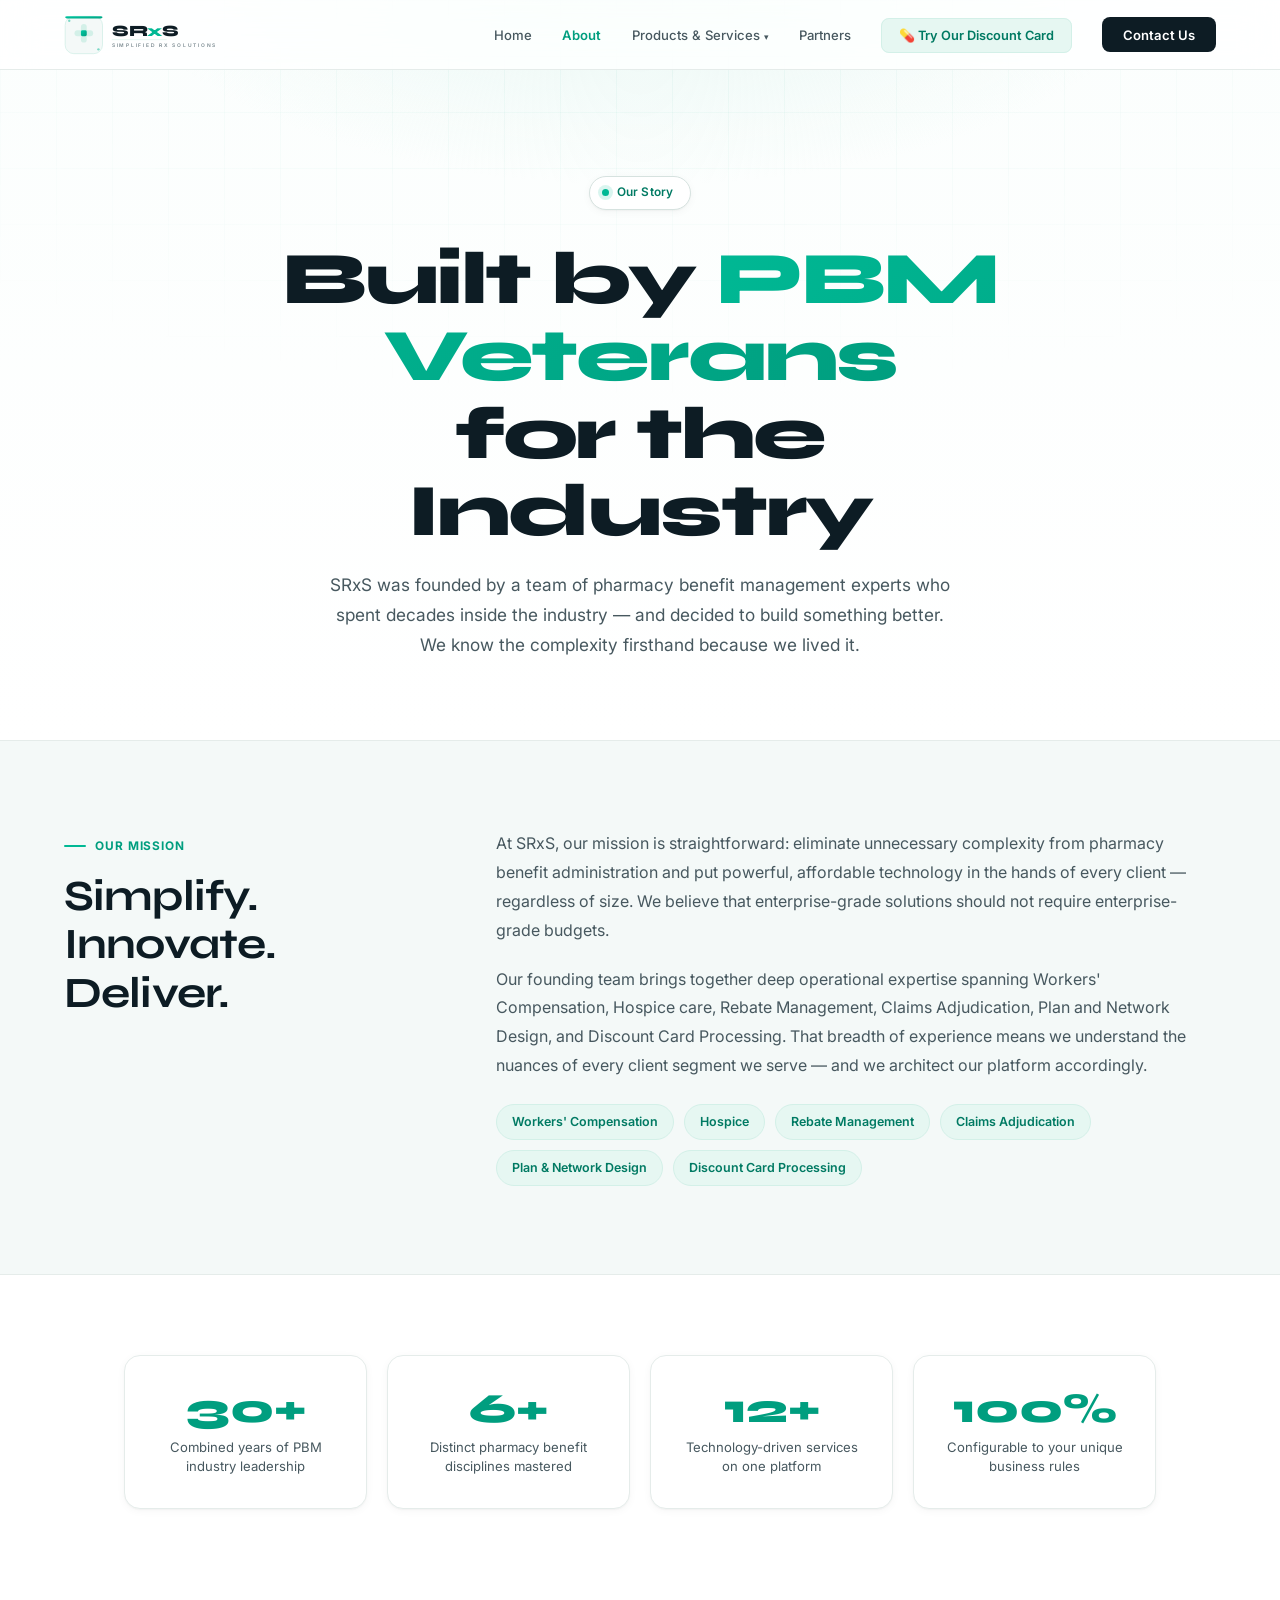
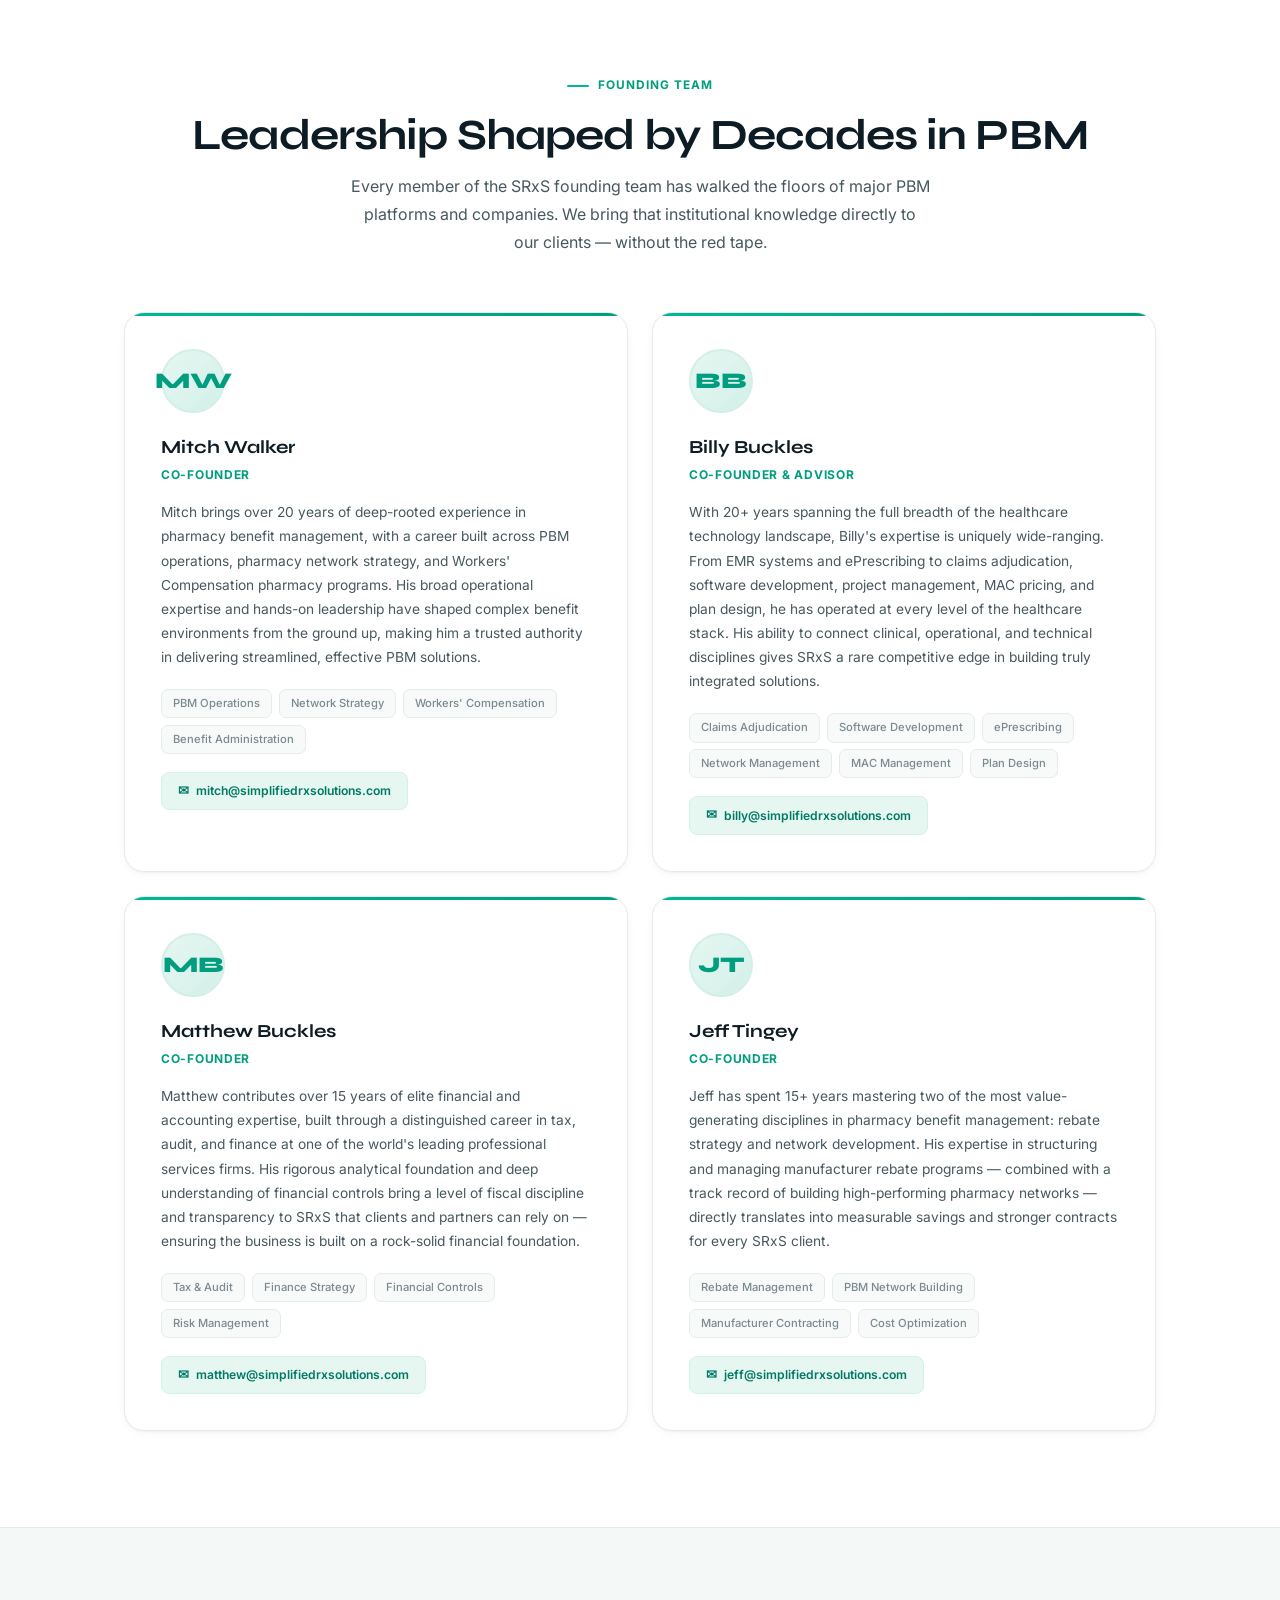
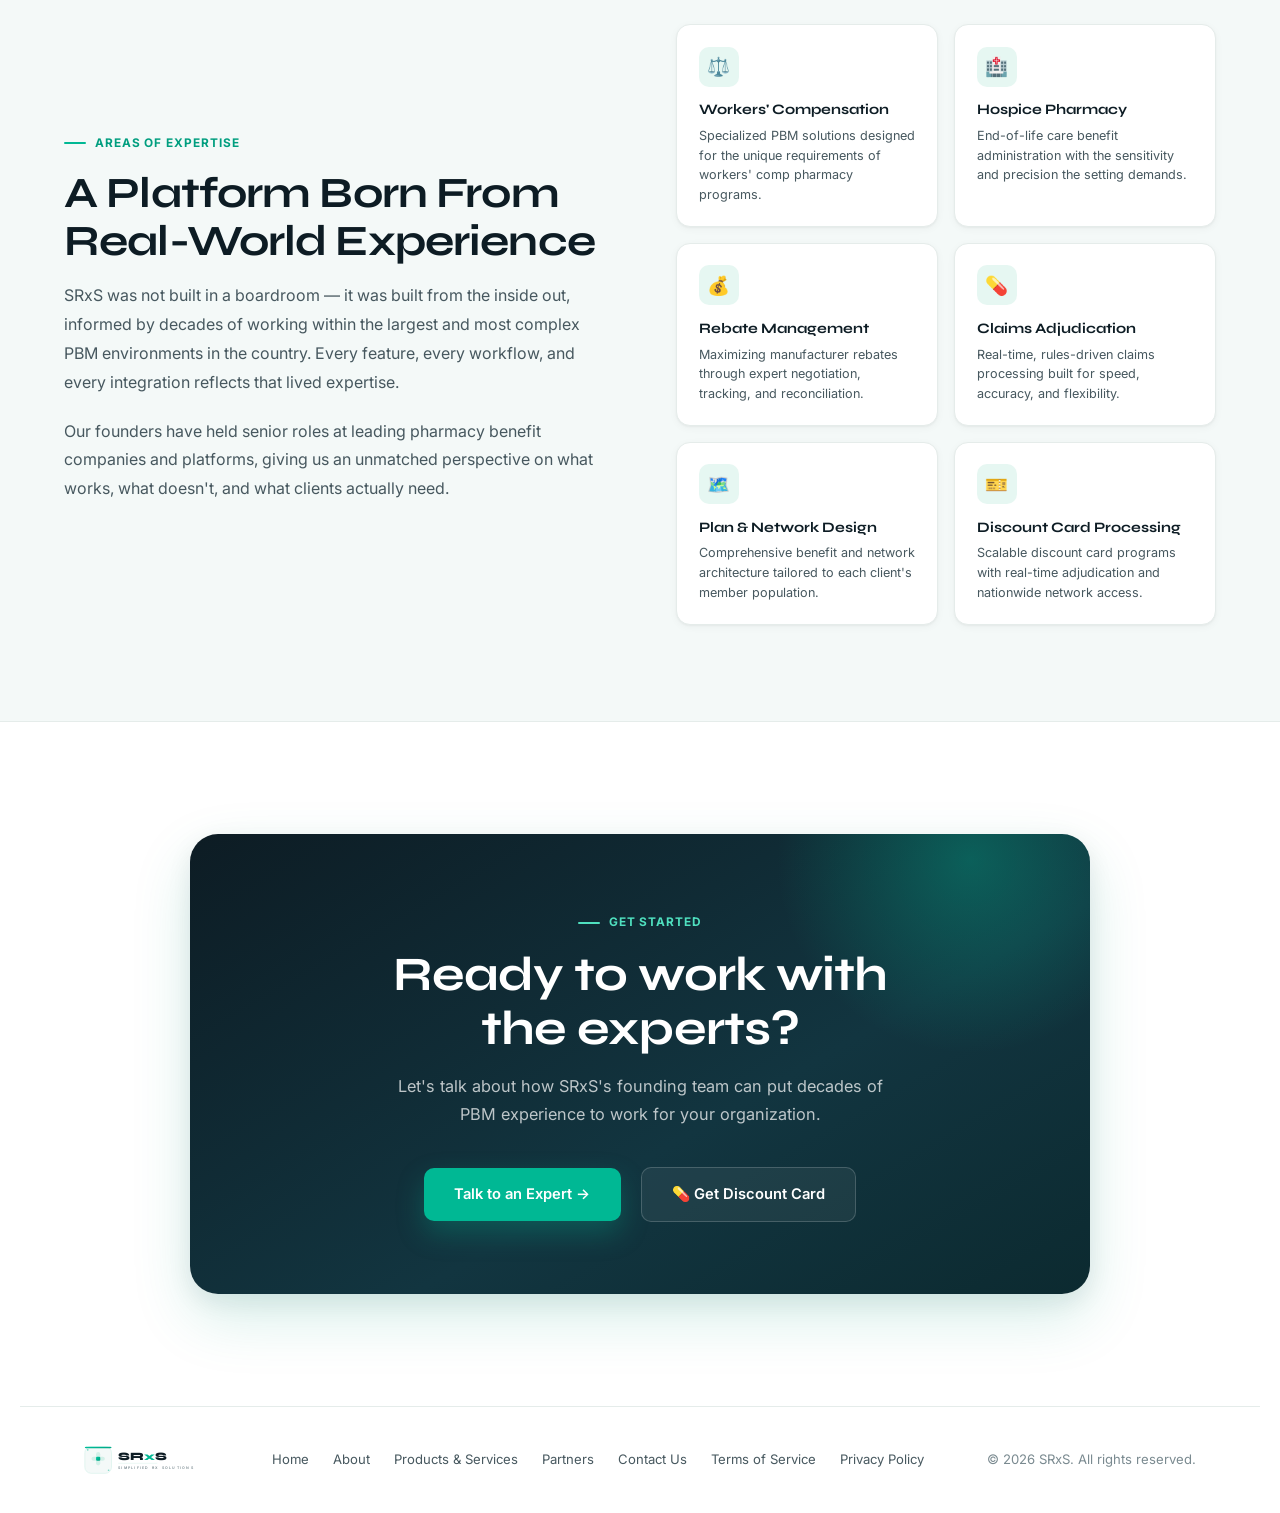
==== commit 49c78ef3: "Add the white-label partner program page partners.html ports the SRxS partner-page package into the " ====
--- a/about.html
+++ b/about.html
@@ -254,7 +254,8 @@
         <li><a href="dcp.html"><span class="dd-tag dd-service">Service</span> White-Label Program</a></li>
       </ul>
     </li>
-    <li><a href="https://srxsdc.com" target="_blank" rel="noopener noreferrer" class="nav-discount">💊 Try Our Discount Card</a></li>
+    <li><a href="partners.html">Partners</a></li>
+    <li><a href="https://srxsdc.com/card/SRXS001" target="_blank" rel="noopener noreferrer" class="nav-discount">💊 Try Our Discount Card</a></li>
     <li class="nav-cta-li"><a href="#" onclick="openModal(); return false;" class="nav-cta">Contact Us</a></li>
   </ul>
 </nav>
@@ -453,7 +454,7 @@
     <h2>Ready to work with<br>the experts?</h2>
     <p>Let's talk about how SRxS's founding team can put decades of PBM experience to work for your organization.</p>
     <a href="#" onclick="openModal(); return false;" class="btn-primary">Talk to an Expert →</a>
-    <a href="https://srxsdc.com" target="_blank" rel="noopener noreferrer" class="btn-ghost">💊 Get Discount Card</a>
+    <a href="https://srxsdc.com/card/SRXS001" target="_blank" rel="noopener noreferrer" class="btn-ghost">💊 Get Discount Card</a>
   </div>
 </section>
 
@@ -466,6 +467,7 @@
     <a href="index.html">Home</a>
     <a href="about.html">About</a>
     <a href="services.html">Products &amp; Services</a>
+    <a href="partners.html">Partners</a>
     <a href="#" onclick="openModal(); return false;">Contact Us</a>
     <a href="terms.html">Terms of Service</a>
     <a href="privacy.html">Privacy Policy</a>
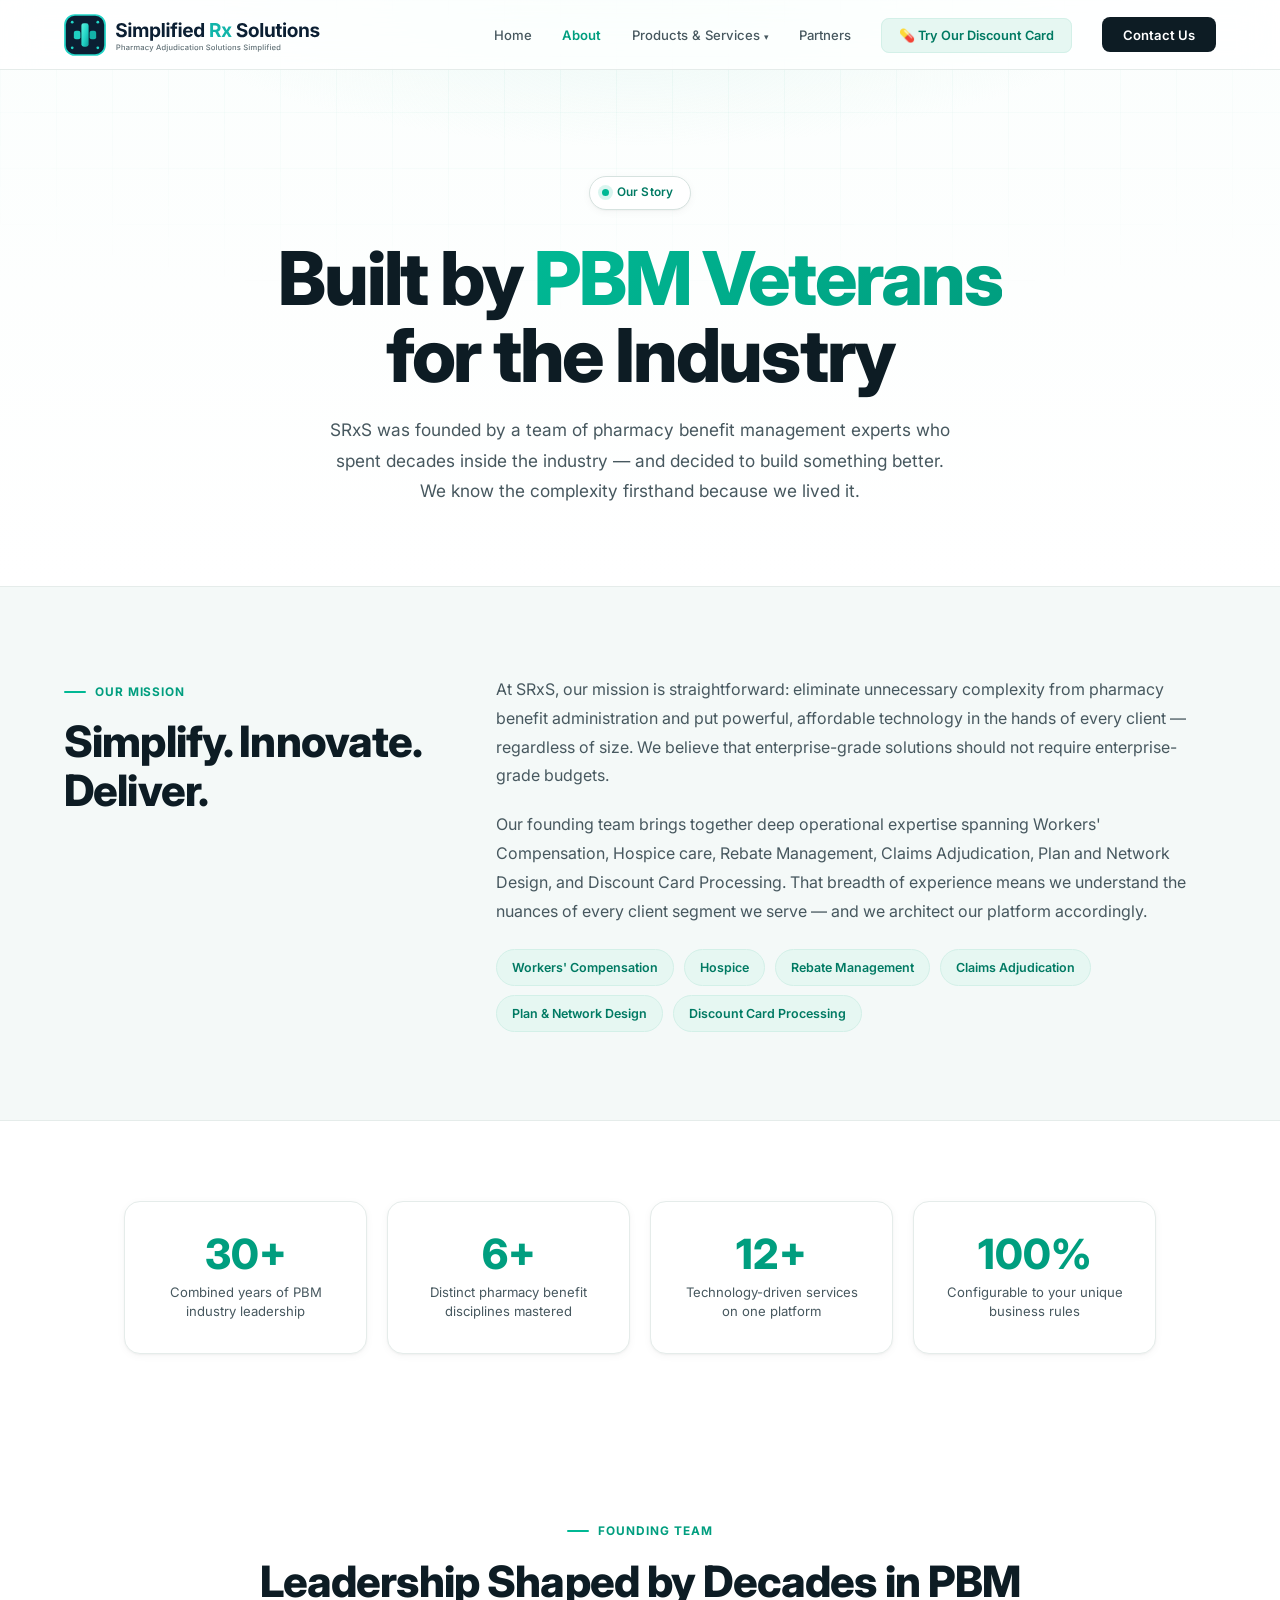
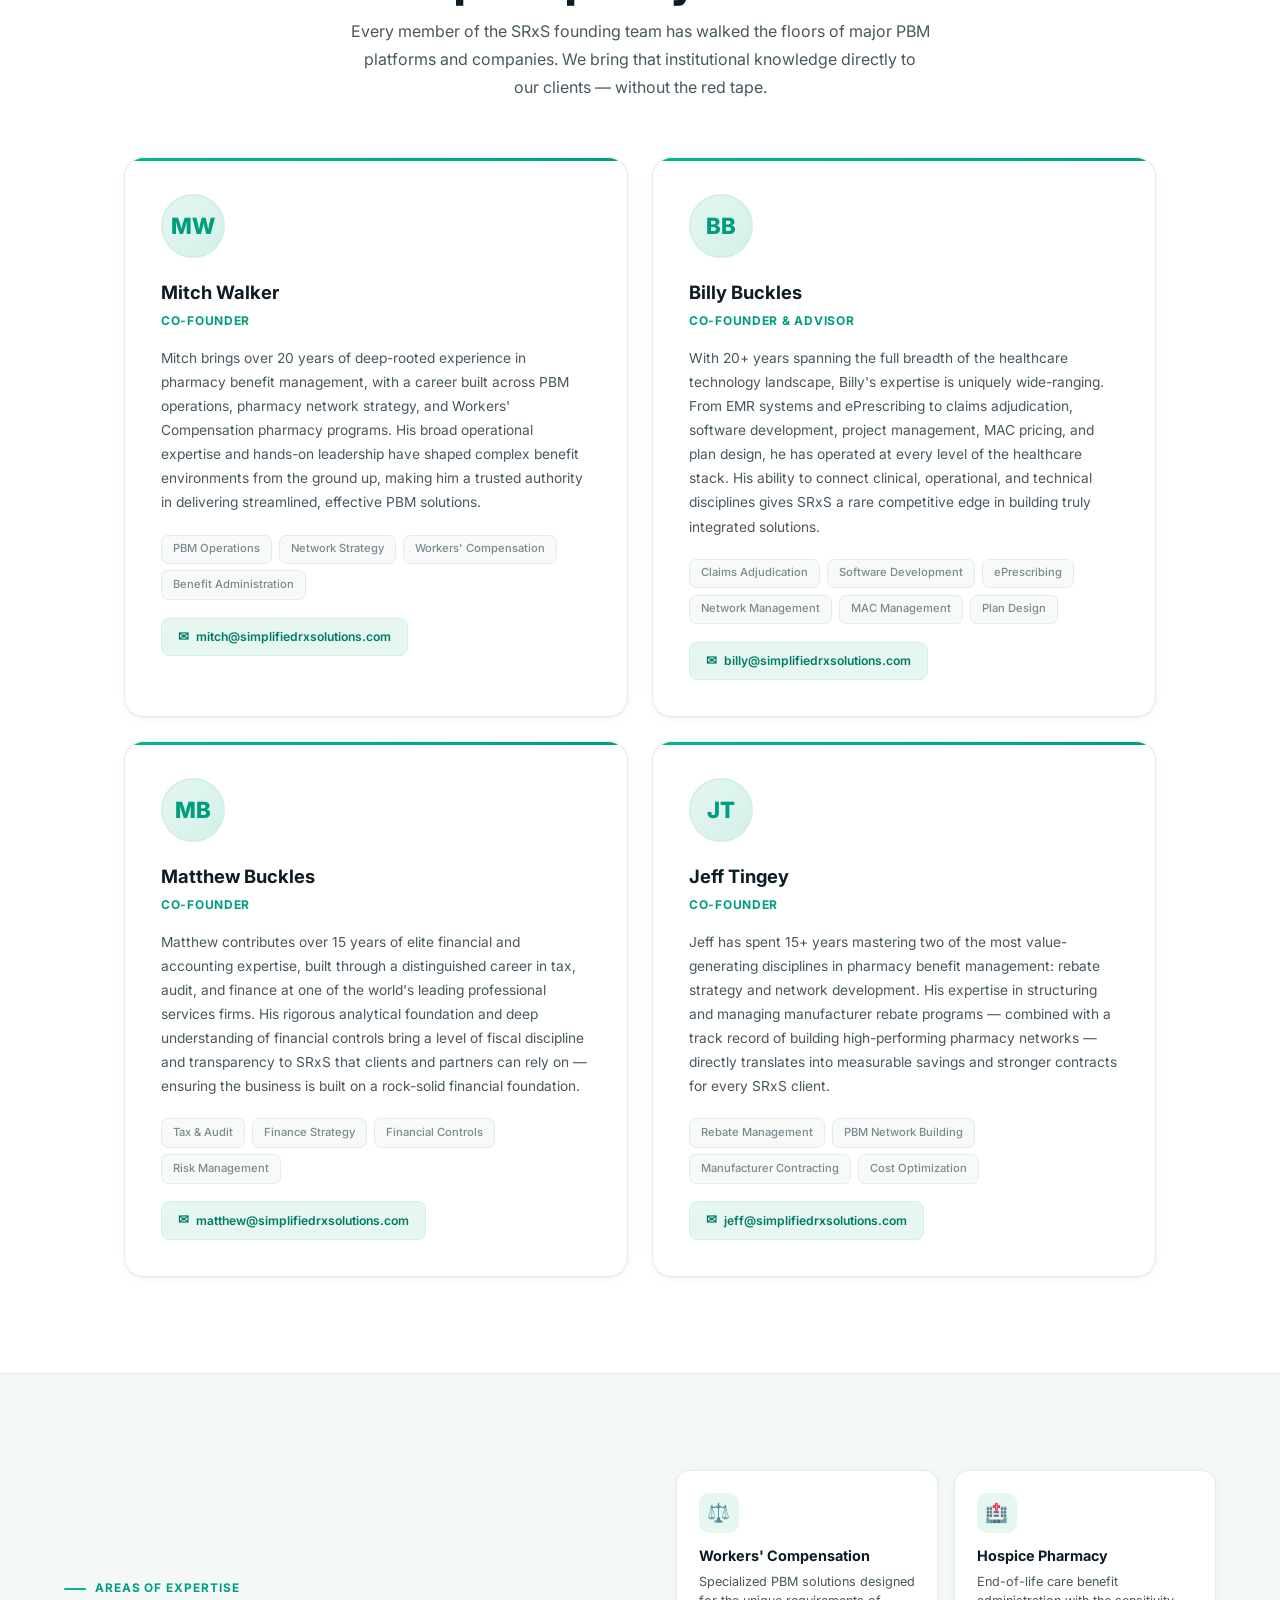
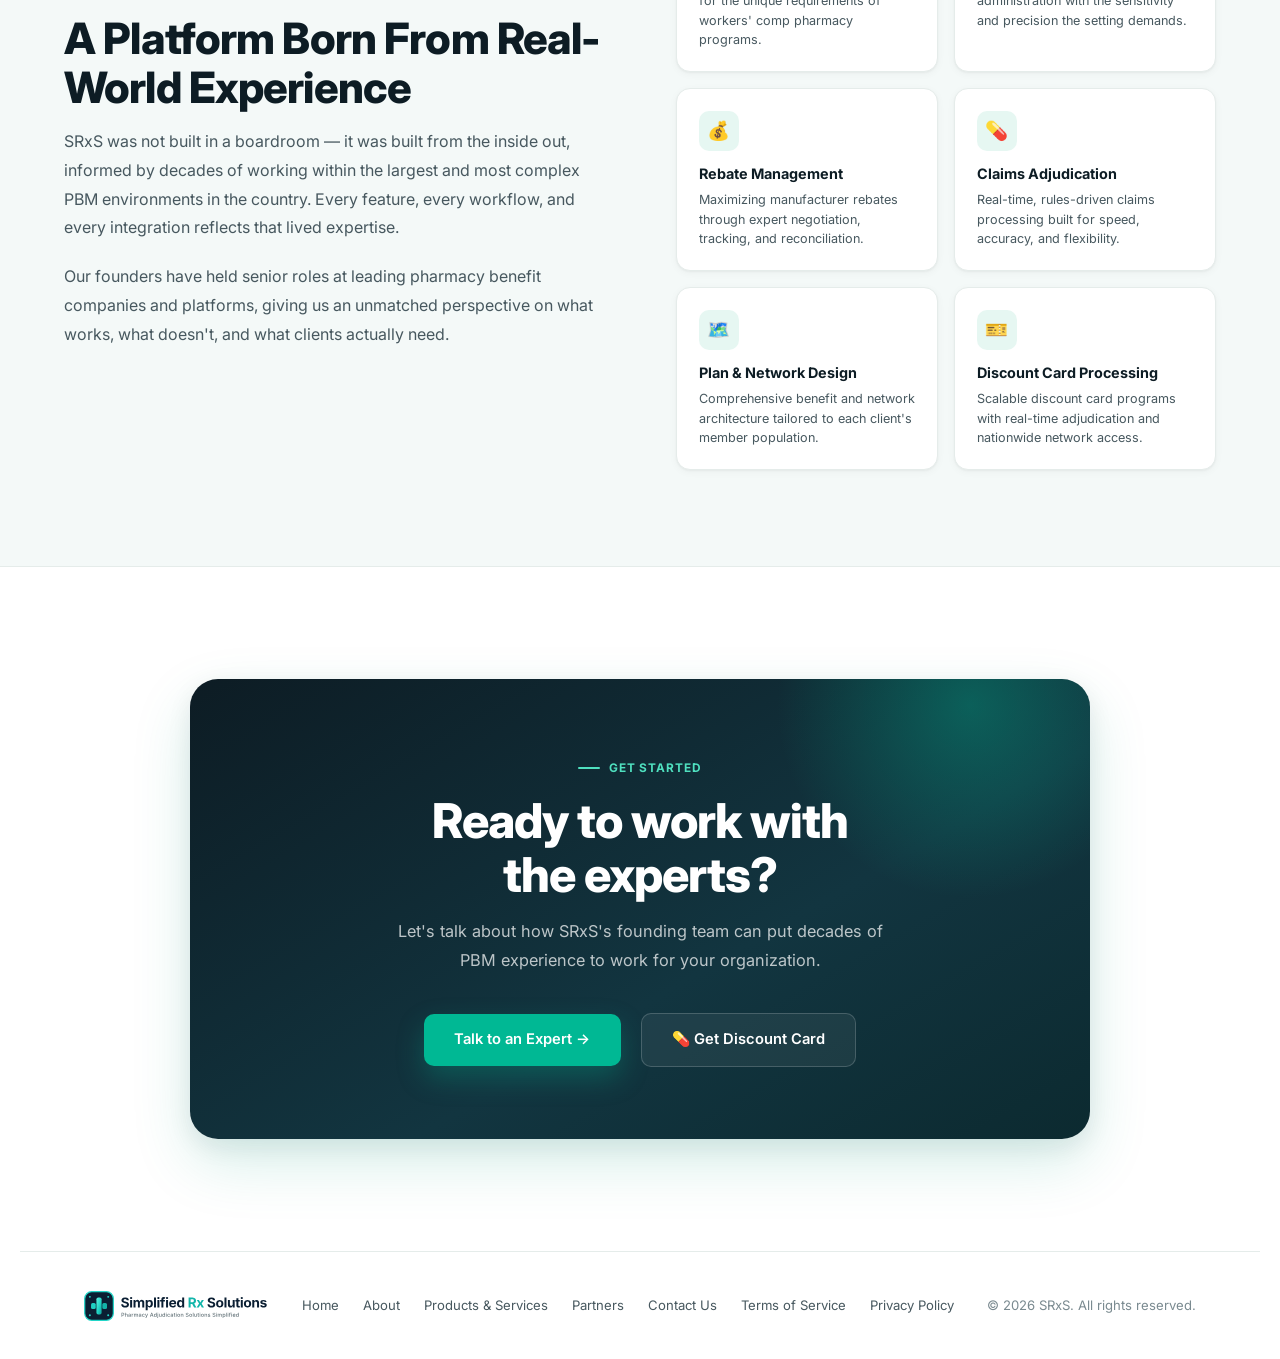
==== commit 72cffd5b: "Apply the SRxS brand refresh across the whole site Typography: every page is now set in Inter per th" ====
--- a/about.html
+++ b/about.html
@@ -19,10 +19,10 @@
   <link rel="icon" type="image/x-icon" href="favicon.ico">
   <link rel="apple-touch-icon" sizes="180x180" href="apple-touch-icon.png">
   <meta name="theme-color" content="#ffffff">
-<title>About Us — SRxS | Simplified RX Solutions</title>
+<title>About Us — SRxS | Simplified Rx Solutions</title>
 <link rel="preconnect" href="https://fonts.googleapis.com">
 <link rel="preconnect" href="https://fonts.gstatic.com" crossorigin>
-<link href="https://fonts.googleapis.com/css2?family=Syne:wght@600;700;800&family=Inter:wght@400;500;600&display=swap" rel="stylesheet">
+<link href="https://fonts.googleapis.com/css2?family=Inter:wght@400;500;600;700;800&display=swap" rel="stylesheet">
 <style>
   :root {
     --bg: #ffffff;
@@ -49,6 +49,7 @@
   html { scroll-behavior: smooth; -webkit-font-smoothing: antialiased; }
   body { font-family: 'Inter', sans-serif; background: var(--bg); color: var(--body); overflow-x: hidden; line-height: 1.6; }
   a { color: inherit; }
+  button, input, select, textarea { font-family: inherit; }
 
   /* NAV */
   nav {
@@ -60,7 +61,7 @@
     border-bottom: 1px solid var(--border);
   }
   .nav-logo { display: flex; align-items: center; }
-  .nav-logo svg { height: 42px; width: auto; display: block; }
+  .nav-logo img, .nav-logo svg { height: 42px; width: auto; display: block; }
   .nav-links { display: flex; align-items: center; gap: 1.9rem; list-style: none; }
   .nav-links a { text-decoration: none; font-size: 0.82rem; font-weight: 500; color: var(--body); transition: color 0.2s; }
   .nav-links a:hover { color: var(--teal-deep); }
@@ -104,7 +105,7 @@
   .hero-badge::before { content: ''; width: 7px; height: 7px; border-radius: 50%; background: var(--teal); box-shadow: 0 0 0 4px rgba(0,184,148,0.15); animation: pulse 2.2s infinite; }
   @keyframes pulse { 0%, 100% { box-shadow: 0 0 0 4px rgba(0,184,148,0.15); } 50% { box-shadow: 0 0 0 7px rgba(0,184,148,0.04); } }
   h1 {
-    font-family: 'Syne', sans-serif; font-size: clamp(2.6rem, 5.8vw, 4.8rem);
+    font-family: 'Inter', sans-serif; font-size: clamp(2.6rem, 5.8vw, 4.8rem);
     font-weight: 800; line-height: 1.04; letter-spacing: -0.03em; color: var(--ink);
     margin-bottom: 1.3rem; animation: fadeUp 0.6s 0.08s ease both;
   }
@@ -114,7 +115,7 @@
   /* COMMON */
   .section-label { display: inline-flex; align-items: center; gap: 0.55rem; font-size: 0.74rem; font-weight: 700; letter-spacing: 0.08em; text-transform: uppercase; color: var(--teal-deep); margin-bottom: 1rem; }
   .section-label::before { content: ''; width: 22px; height: 2px; border-radius: 2px; background: var(--teal); }
-  h2 { font-family: 'Syne', sans-serif; font-size: clamp(1.8rem, 3.4vw, 2.7rem); font-weight: 700; line-height: 1.12; letter-spacing: -0.02em; color: var(--ink); margin-bottom: 1rem; }
+  h2 { font-family: 'Inter', sans-serif; font-size: clamp(1.8rem, 3.4vw, 2.7rem); font-weight: 800; line-height: 1.12; letter-spacing: -0.02em; color: var(--ink); margin-bottom: 1rem; }
   .body-text { font-size: 1rem; line-height: 1.8; color: var(--body); margin-bottom: 1.25rem; }
 
   /* MISSION */
@@ -127,7 +128,7 @@
   .stats-row { padding: 5rem 5%; position: relative; z-index: 1; max-width: 1160px; margin: 0 auto; display: grid; grid-template-columns: repeat(4, 1fr); gap: 1.25rem; }
   .stat-card { background: #fff; border: 1px solid var(--border); border-radius: 16px; padding: 2rem; text-align: center; box-shadow: var(--shadow-sm); transition: border-color 0.2s, transform 0.2s, box-shadow 0.2s; }
   .stat-card:hover { border-color: var(--teal); transform: translateY(-4px); box-shadow: var(--shadow-md); }
-  .stat-val { font-family: 'Syne', sans-serif; font-size: 2.6rem; font-weight: 800; color: var(--teal-deep); line-height: 1; margin-bottom: 0.5rem; }
+  .stat-val { font-family: 'Inter', sans-serif; font-size: 2.6rem; font-weight: 800; color: var(--teal-deep); line-height: 1; margin-bottom: 0.5rem; }
   .stat-label { font-size: 0.82rem; color: var(--body); line-height: 1.45; }
 
   /* FOUNDERS */
@@ -140,8 +141,8 @@
   .founder-card { background: #fff; border: 1px solid var(--border); border-radius: 20px; padding: 2.25rem; position: relative; overflow: hidden; box-shadow: var(--shadow-sm); transition: border-color 0.25s, transform 0.25s, box-shadow 0.25s; }
   .founder-card:hover { border-color: var(--border-strong); transform: translateY(-5px); box-shadow: var(--shadow-md); }
   .founder-card::before { content: ''; position: absolute; top: 0; left: 0; right: 0; height: 3px; background: linear-gradient(90deg, var(--teal), var(--teal-deep)); }
-  .founder-avatar { width: 64px; height: 64px; border-radius: 50%; background: linear-gradient(135deg, var(--teal-soft), var(--teal-soft2)); border: 2px solid var(--teal-soft2); display: flex; align-items: center; justify-content: center; font-family: 'Syne', sans-serif; font-size: 1.4rem; font-weight: 800; color: var(--teal-deep); margin-bottom: 1.25rem; }
-  .founder-name { font-family: 'Syne', sans-serif; font-size: 1.15rem; font-weight: 700; color: var(--ink); margin-bottom: 0.2rem; }
+  .founder-avatar { width: 64px; height: 64px; border-radius: 50%; background: linear-gradient(135deg, var(--teal-soft), var(--teal-soft2)); border: 2px solid var(--teal-soft2); display: flex; align-items: center; justify-content: center; font-family: 'Inter', sans-serif; font-size: 1.4rem; font-weight: 800; color: var(--teal-deep); margin-bottom: 1.25rem; }
+  .founder-name { font-family: 'Inter', sans-serif; font-size: 1.15rem; font-weight: 700; color: var(--ink); margin-bottom: 0.2rem; }
   .founder-title { font-size: 0.75rem; font-weight: 700; letter-spacing: 0.06em; text-transform: uppercase; color: var(--teal-deep); margin-bottom: 1rem; }
   .founder-bio { font-size: 0.86rem; line-height: 1.75; color: var(--body); margin-bottom: 1.25rem; }
   .founder-tags { display: flex; flex-wrap: wrap; gap: 0.4rem; }
@@ -157,7 +158,7 @@
   .exp-box { background: #fff; border: 1px solid var(--border); border-radius: 14px; padding: 1.35rem; box-shadow: var(--shadow-sm); transition: border-color 0.2s, transform 0.2s, box-shadow 0.2s; }
   .exp-box:hover { border-color: var(--teal); transform: translateY(-3px); box-shadow: var(--shadow-md); }
   .exp-icon { width: 40px; height: 40px; border-radius: 10px; background: var(--teal-soft); display: flex; align-items: center; justify-content: center; font-size: 1.15rem; margin-bottom: 0.7rem; }
-  .exp-box h4 { font-family: 'Syne', sans-serif; font-size: 0.9rem; font-weight: 700; color: var(--ink); margin-bottom: 0.3rem; }
+  .exp-box h4 { font-family: 'Inter', sans-serif; font-size: 0.9rem; font-weight: 700; color: var(--ink); margin-bottom: 0.3rem; }
   .exp-box p { font-size: 0.79rem; color: var(--body); line-height: 1.55; }
 
   /* CTA */
@@ -174,7 +175,7 @@
 
   /* FOOTER */
   footer { border-top: 1px solid var(--border); padding: 2.4rem 5%; max-width: 1240px; margin: 0 auto; display: flex; justify-content: space-between; align-items: center; flex-wrap: wrap; gap: 1.25rem; font-size: 0.82rem; color: var(--muted); position: relative; z-index: 1; }
-  .footer-logo svg { height: 30px; width: auto; display: block; }
+  .footer-logo img, .footer-logo svg { height: 30px; width: auto; display: block; }
   .footer-links { display: flex; gap: 1rem 1.5rem; flex-wrap: wrap; justify-content: center; }
   .footer-links a { color: var(--body); text-decoration: none; transition: color 0.2s; }
   .footer-links a:hover { color: var(--teal-deep); }
@@ -182,6 +183,10 @@
   @keyframes fadeUp { from { opacity: 0; transform: translateY(22px); } to { opacity: 1; transform: translateY(0); } }
   @media (prefers-reduced-motion: reduce) { *, *::before, *::after { animation: none !important; transition: none !important; scroll-behavior: auto !important; } }
 
+  /* The logo lockup is wider than the old mark: tighten the row before the links collapse. */
+  @media (max-width: 1140px) { .nav-links { gap: 1.1rem; } .nav-logo img, .nav-logo svg { height: 36px; } .nav-discount { padding: 0.5rem 0.8rem; } }
+  @media (max-width: 600px) { .nav-logo img, .nav-logo svg { height: 32px; } .nav-cta { padding: 0.5rem 1rem; } }
+  @media (max-width: 400px) { .nav-logo img, .nav-logo svg { height: 28px; } }
   @media (max-width: 1000px) {
     .founders-grid { grid-template-columns: 1fr 1fr; }
     .stats-row { grid-template-columns: 1fr 1fr; }
@@ -210,36 +215,19 @@
   .dd-tag { font-size: 0.58rem; font-weight: 700; letter-spacing: 0.05em; text-transform: uppercase; padding: 0.14rem 0.42rem; border-radius: 4px; flex-shrink: 0; }
   .dd-service { background: #eef3f1; color: #59646f; }
   .dd-product { background: var(--teal-soft); color: var(--teal-ink); }
+  /* With the Partners item the full link row no longer fits below 1000px. */
+  @media (max-width: 1000px) { nav .nav-links li:not(:last-child):not(.nav-cta-li) { display: none; } }
+  /* Below 400px two stat cards no longer fit side by side. */
+  @media (max-width: 400px) { .stats-row { grid-template-columns: 1fr; } }
 </style>
 </head>
 <body>
 
-<!-- LOGO (light theme) -->
-<svg width="0" height="0" style="position:absolute" aria-hidden="true">
-  <defs>
-    <linearGradient id="tealGrad" x1="0%" y1="0%" x2="100%" y2="100%">
-      <stop offset="0%" stop-color="#00c9a3"/>
-      <stop offset="100%" stop-color="#009e7f"/>
-    </linearGradient>
-    <g id="srxs-logo">
-      <rect x="2" y="4" width="64" height="64" rx="15" fill="#f4f9f8" stroke="#d3f0e8" stroke-width="1.4"/>
-      <rect x="2" y="4" width="64" height="3.5" rx="3" fill="url(#tealGrad)"/>
-      <rect x="18" y="28" width="32" height="10" rx="5" fill="#d3f0e8"/>
-      <rect x="29" y="17" width="10" height="32" rx="5" fill="#d3f0e8"/>
-      <rect x="29" y="28" width="10" height="10" rx="2.5" fill="url(#tealGrad)"/>
-      <circle cx="9" cy="11.5" r="2" fill="#00b894" opacity="0.5"/>
-      <circle cx="59" cy="60.5" r="2" fill="#00b894" opacity="0.5"/>
-      <text x="82" y="37" font-family="Syne, Arial Black, sans-serif" font-size="27" font-weight="800" letter-spacing="-0.5"><tspan fill="#0d1c24">SR</tspan><tspan fill="#00b894">x</tspan><tspan fill="#0d1c24">S</tspan></text>
-      <line x1="82" y1="44" x2="176" y2="44" stroke="#d3f0e8" stroke-width="1"/>
-      <text x="82" y="57" font-family="Inter, Arial, sans-serif" font-size="8.5" font-weight="600" letter-spacing="3" fill="#7a8a90">SIMPLIFIED RX SOLUTIONS</text>
-    </g>
-  </defs>
-</svg>
 
 <!-- NAV -->
 <nav>
   <div class="nav-logo">
-    <a href="index.html" aria-label="SRxS home"><svg viewBox="0 0 300 72" role="img" aria-label="SRxS — Simplified RX Solutions"><use href="#srxs-logo"/></svg></a>
+    <a href="index.html" aria-label="SRxS home"><img src="assets/srxs-logo-light.svg" alt="Simplified Rx Solutions" width="396" height="64"></a>
   </div>
   <ul class="nav-links">
     <li><a href="index.html">Home</a></li>
@@ -461,7 +449,7 @@
 <!-- FOOTER -->
 <footer>
   <div class="footer-logo">
-    <a href="index.html" aria-label="SRxS home"><svg viewBox="0 0 300 72" role="img" aria-label="SRxS"><use href="#srxs-logo"/></svg></a>
+    <a href="index.html" aria-label="SRxS home"><img src="assets/srxs-logo-light.svg" alt="Simplified Rx Solutions" width="396" height="64"></a>
   </div>
   <div class="footer-links">
     <a href="index.html">Home</a>
@@ -482,7 +470,7 @@
     <div style="position:absolute; top:0; left:0; right:0; height:3px; background:linear-gradient(90deg,#00c9a3,#009e7f); border-radius:20px 20px 0 0;"></div>
     <button onclick="closeModal()" aria-label="Close" style="position:absolute; top:1rem; right:1rem; background:#f4f9f8; border:1px solid #e5ecea; color:#47585f; width:32px; height:32px; border-radius:50%; cursor:pointer; font-size:1rem; display:flex; align-items:center; justify-content:center; transition:background 0.2s;" onmouseover="this.style.background='#d3f0e8'" onmouseout="this.style.background='#f4f9f8'">&#x2715;</button>
     <div style="display:inline-flex; align-items:center; gap:0.5rem; background:#e6f7f2; border:1px solid #d3f0e8; padding:0.3rem 0.9rem; border-radius:100px; font-size:0.7rem; font-weight:700; letter-spacing:0.06em; text-transform:uppercase; color:#007a63; margin-bottom:1.25rem;">Get In Touch</div>
-    <h3 style="font-family:'Syne',sans-serif; font-size:1.5rem; font-weight:700; letter-spacing:-0.02em; color:#0d1c24; margin-bottom:0.4rem;">Talk to an Expert</h3>
+    <h3 style="font-family:'Inter', sans-serif; font-size:1.5rem; font-weight:700; letter-spacing:-0.02em; color:#0d1c24; margin-bottom:0.4rem;">Talk to an Expert</h3>
     <p style="font-size:0.85rem; color:#7a8a90; margin-bottom:1.75rem; line-height:1.6;">Fill out the form below and a member of the SRxS team will be in touch shortly.</p>
     <form id="contactForm" onsubmit="submitForm(event)" style="display:flex; flex-direction:column; gap:1rem;">
       <div style="display:grid; grid-template-columns:1fr 1fr; gap:1rem;">
@@ -503,11 +491,11 @@
         <label style="display:block; font-size:0.72rem; font-weight:600; letter-spacing:0.04em; text-transform:uppercase; color:#7a8a90; margin-bottom:0.4rem;">How Can We Help? *</label>
         <textarea id="cf-message" required rows="4" placeholder="Tell us about your organization and what you're looking for..." style="width:100%; background:#f7faf9; border:1px solid #e5ecea; border-radius:9px; padding:0.7rem 0.9rem; font-size:0.88rem; color:#0d1c24; outline:none; font-family:'Inter',sans-serif; resize:vertical; min-height:100px; transition:border-color 0.2s, background 0.2s;" onfocus="this.style.borderColor='#00b894'; this.style.background='#fff'" onblur="this.style.borderColor='#e5ecea'; this.style.background='#f7faf9'"></textarea>
       </div>
-      <button type="submit" id="submitBtn" style="background:#00b894; color:#fff; border:none; padding:0.85rem 2rem; border-radius:10px; font-size:0.9rem; font-weight:700; cursor:pointer; font-family:'Syne',sans-serif; letter-spacing:0.02em; transition:box-shadow 0.2s, transform 0.2s, background 0.2s;" onmouseover="this.style.background='#009e7f'; this.style.boxShadow='0 12px 28px rgba(0,184,148,0.35)'; this.style.transform='translateY(-1px)'" onmouseout="this.style.background='#00b894'; this.style.boxShadow='none'; this.style.transform='none'">Send Message &#x2192;</button>
+      <button type="submit" id="submitBtn" style="background:#00b894; color:#fff; border:none; padding:0.85rem 2rem; border-radius:10px; font-size:0.9rem; font-weight:700; cursor:pointer; font-family:'Inter', sans-serif; letter-spacing:0.02em; transition:box-shadow 0.2s, transform 0.2s, background 0.2s;" onmouseover="this.style.background='#009e7f'; this.style.boxShadow='0 12px 28px rgba(0,184,148,0.35)'; this.style.transform='translateY(-1px)'" onmouseout="this.style.background='#00b894'; this.style.boxShadow='none'; this.style.transform='none'">Send Message &#x2192;</button>
     </form>
     <div id="formSuccess" style="display:none; text-align:center; padding:2rem 0;">
       <div style="font-size:2.5rem; margin-bottom:1rem;">&#x2705;</div>
-      <h3 style="font-family:'Syne',sans-serif; font-size:1.2rem; font-weight:700; color:#009e7f; margin-bottom:0.5rem;">Message Sent!</h3>
+      <h3 style="font-family:'Inter', sans-serif; font-size:1.2rem; font-weight:700; color:#009e7f; margin-bottom:0.5rem;">Message Sent!</h3>
       <p style="font-size:0.85rem; color:#7a8a90; line-height:1.6;">Thank you for reaching out. A member of the SRxS team will be in touch with you shortly.</p>
     </div>
   </div>
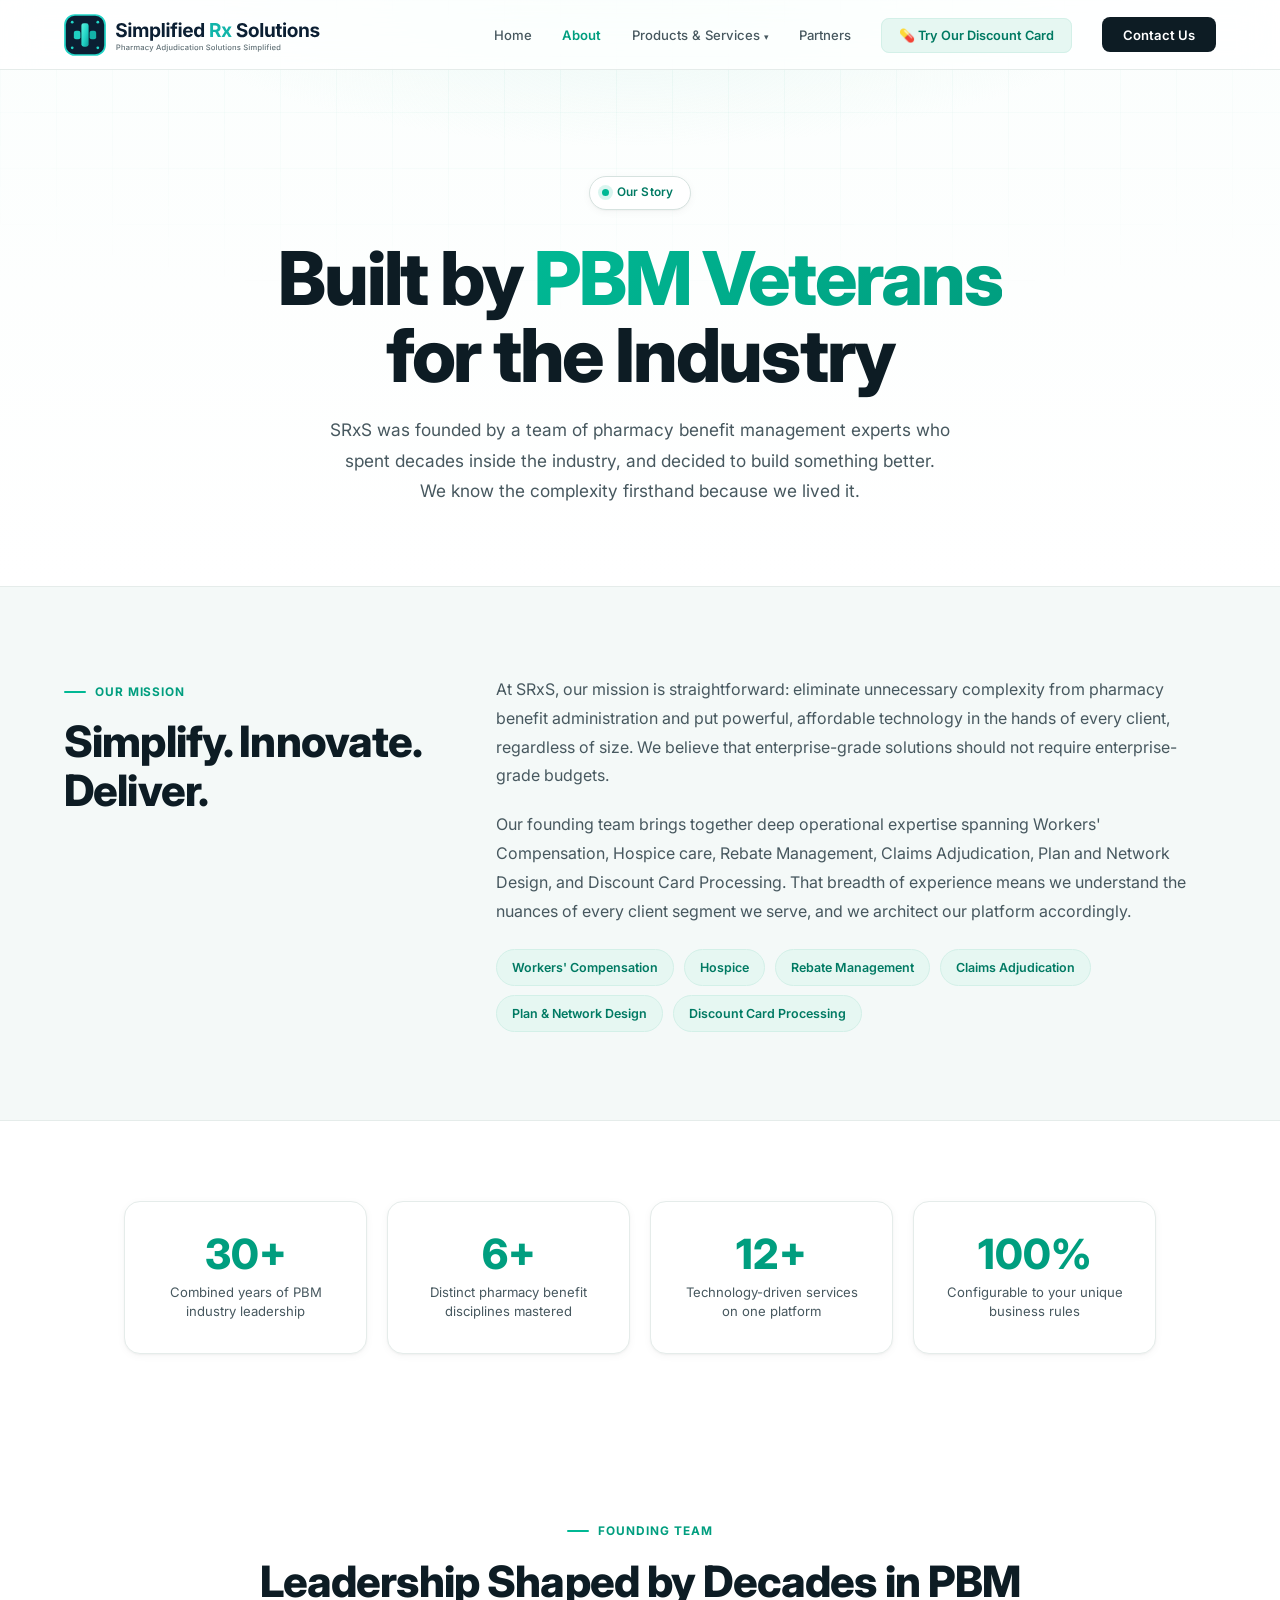
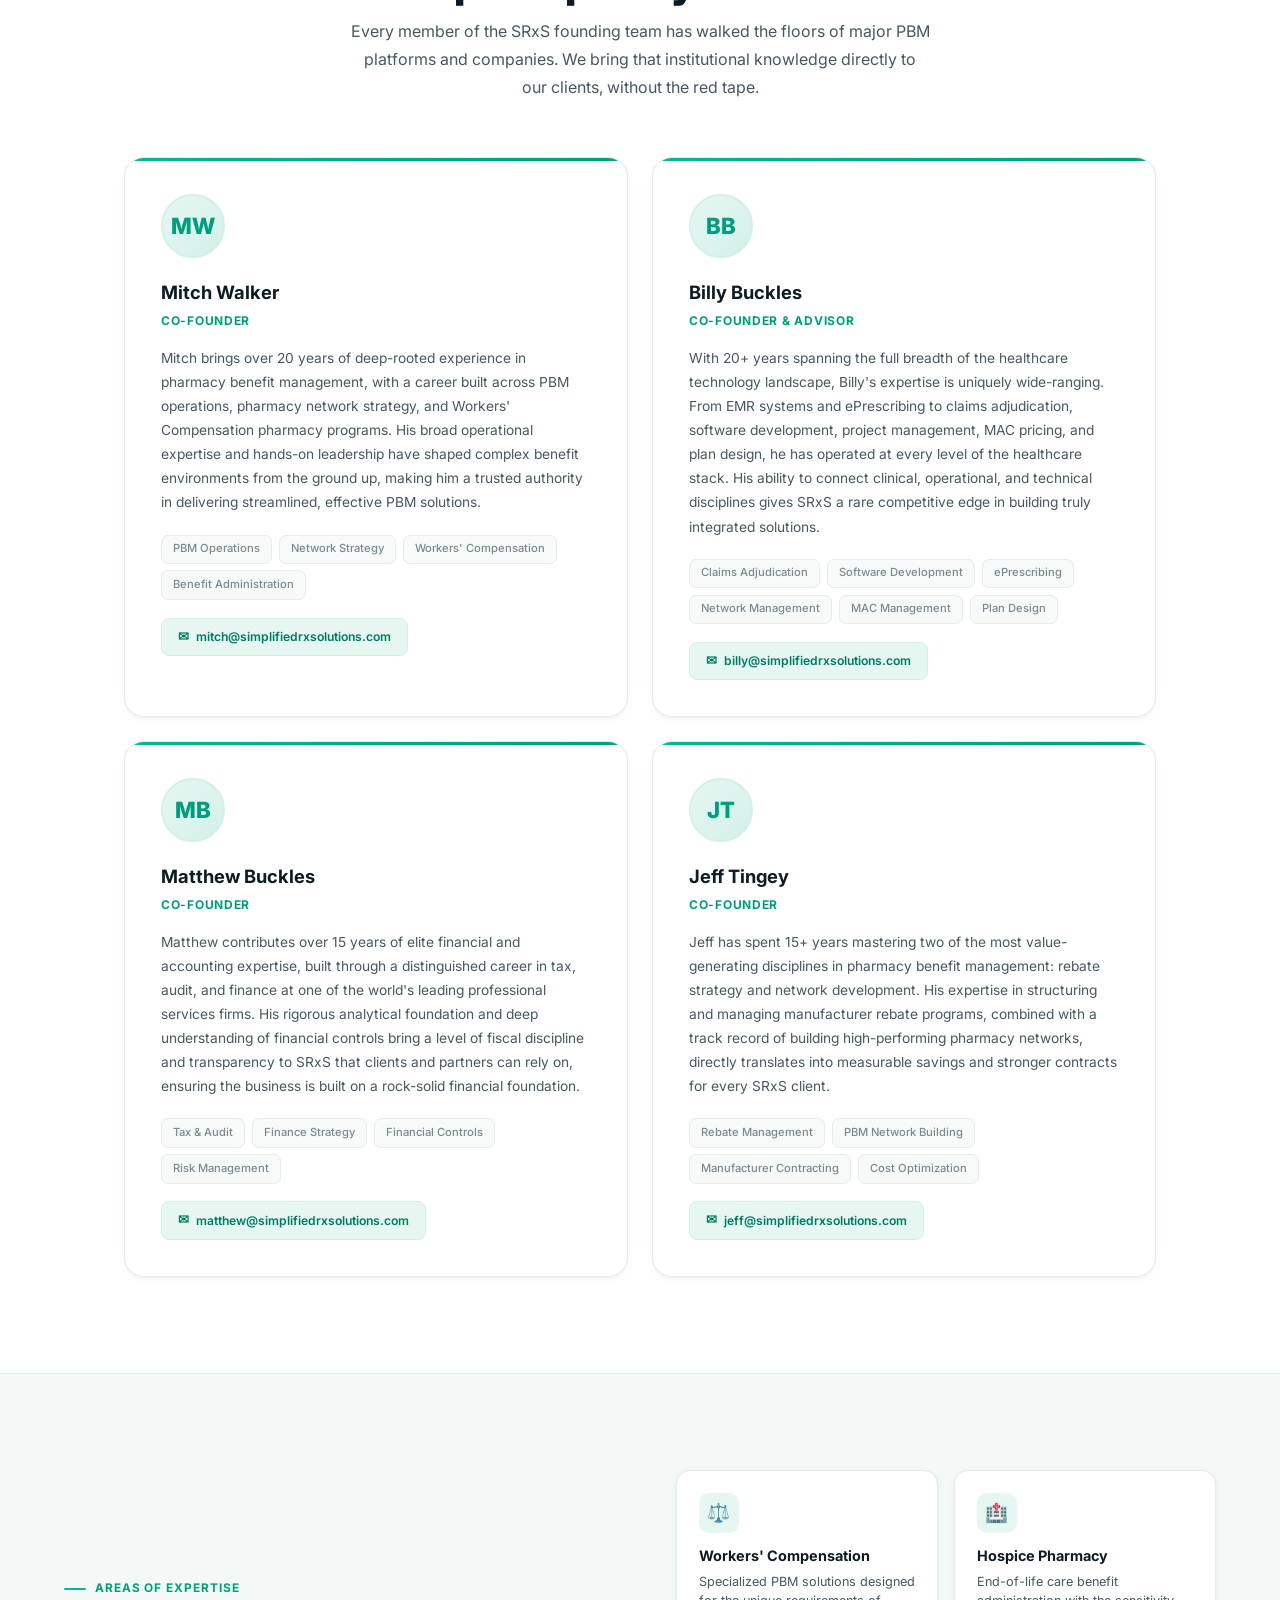
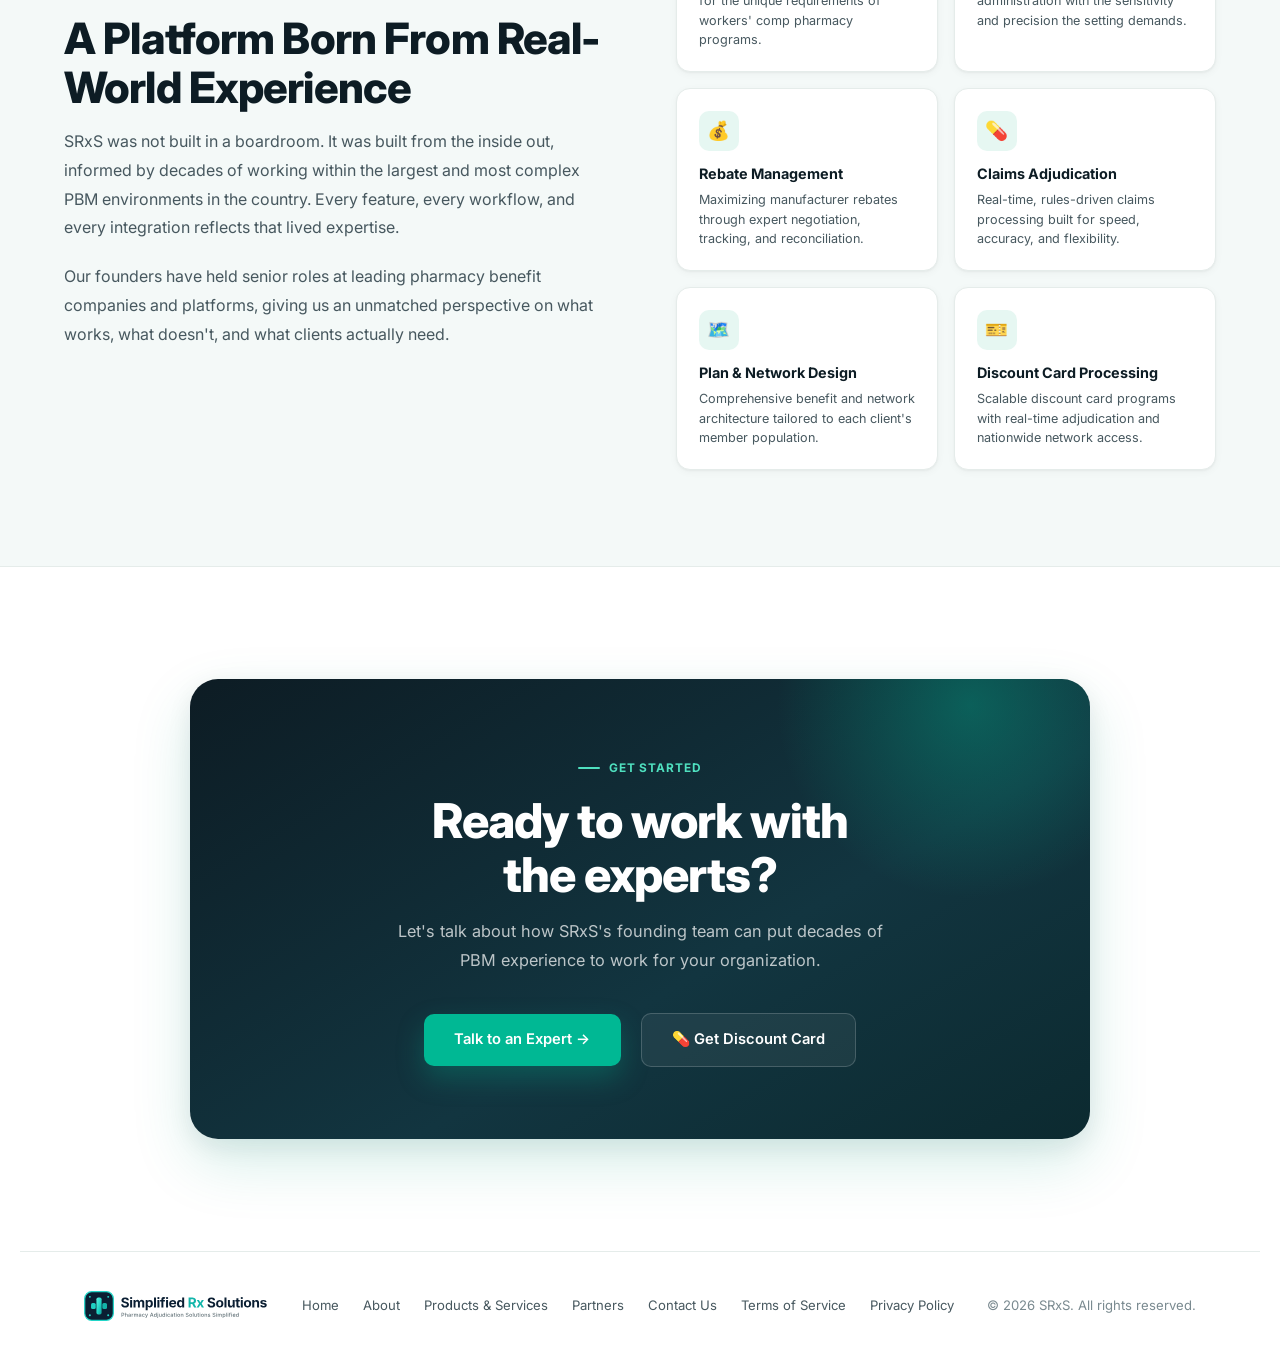
==== commit f22e8b19: "Remove em dashes from all site copy Titles, meta descriptions, body copy, alt text and form status m" ====
--- a/about.html
+++ b/about.html
@@ -19,7 +19,7 @@
   <link rel="icon" type="image/x-icon" href="favicon.ico">
   <link rel="apple-touch-icon" sizes="180x180" href="apple-touch-icon.png">
   <meta name="theme-color" content="#ffffff">
-<title>About Us — SRxS | Simplified Rx Solutions</title>
+<title>About Us | SRxS Simplified Rx Solutions</title>
 <link rel="preconnect" href="https://fonts.googleapis.com">
 <link rel="preconnect" href="https://fonts.gstatic.com" crossorigin>
 <link href="https://fonts.googleapis.com/css2?family=Inter:wght@400;500;600;700;800&display=swap" rel="stylesheet">
@@ -255,7 +255,7 @@
     <div class="hero-badge">Our Story</div>
     <h1>Built by <span class="accent">PBM Veterans</span><br>for the Industry</h1>
     <p class="hero-sub">
-      SRxS was founded by a team of pharmacy benefit management experts who spent decades inside the industry — and decided to build something better. We know the complexity firsthand because we lived it.
+      SRxS was founded by a team of pharmacy benefit management experts who spent decades inside the industry, and decided to build something better. We know the complexity firsthand because we lived it.
     </p>
   </div>
 </section>
@@ -269,10 +269,10 @@
     </div>
     <div>
       <p class="body-text">
-        At SRxS, our mission is straightforward: eliminate unnecessary complexity from pharmacy benefit administration and put powerful, affordable technology in the hands of every client — regardless of size. We believe that enterprise-grade solutions should not require enterprise-grade budgets.
+        At SRxS, our mission is straightforward: eliminate unnecessary complexity from pharmacy benefit administration and put powerful, affordable technology in the hands of every client, regardless of size. We believe that enterprise-grade solutions should not require enterprise-grade budgets.
       </p>
       <p class="body-text">
-        Our founding team brings together deep operational expertise spanning Workers' Compensation, Hospice care, Rebate Management, Claims Adjudication, Plan and Network Design, and Discount Card Processing. That breadth of experience means we understand the nuances of every client segment we serve — and we architect our platform accordingly.
+        Our founding team brings together deep operational expertise spanning Workers' Compensation, Hospice care, Rebate Management, Claims Adjudication, Plan and Network Design, and Discount Card Processing. That breadth of experience means we understand the nuances of every client segment we serve, and we architect our platform accordingly.
       </p>
       <div class="expertise-pills">
         <span class="pill">Workers' Compensation</span>
@@ -312,7 +312,7 @@
     <div class="section-label">Founding Team</div>
     <h2>Leadership Shaped by Decades in PBM</h2>
     <p>
-      Every member of the SRxS founding team has walked the floors of major PBM platforms and companies. We bring that institutional knowledge directly to our clients — without the red tape.
+      Every member of the SRxS founding team has walked the floors of major PBM platforms and companies. We bring that institutional knowledge directly to our clients, without the red tape.
     </p>
   </div>
 
@@ -357,7 +357,7 @@
       <div class="founder-name">Matthew Buckles</div>
       <div class="founder-title">Co-Founder</div>
       <p class="founder-bio">
-        Matthew contributes over 15 years of elite financial and accounting expertise, built through a distinguished career in tax, audit, and finance at one of the world's leading professional services firms. His rigorous analytical foundation and deep understanding of financial controls bring a level of fiscal discipline and transparency to SRxS that clients and partners can rely on — ensuring the business is built on a rock-solid financial foundation.
+        Matthew contributes over 15 years of elite financial and accounting expertise, built through a distinguished career in tax, audit, and finance at one of the world's leading professional services firms. His rigorous analytical foundation and deep understanding of financial controls bring a level of fiscal discipline and transparency to SRxS that clients and partners can rely on, ensuring the business is built on a rock-solid financial foundation.
       </p>
       <div class="founder-tags">
         <span class="founder-tag">Tax &amp; Audit</span>
@@ -373,7 +373,7 @@
       <div class="founder-name">Jeff Tingey</div>
       <div class="founder-title">Co-Founder</div>
       <p class="founder-bio">
-        Jeff has spent 15+ years mastering two of the most value-generating disciplines in pharmacy benefit management: rebate strategy and network development. His expertise in structuring and managing manufacturer rebate programs — combined with a track record of building high-performing pharmacy networks — directly translates into measurable savings and stronger contracts for every SRxS client.
+        Jeff has spent 15+ years mastering two of the most value-generating disciplines in pharmacy benefit management: rebate strategy and network development. His expertise in structuring and managing manufacturer rebate programs, combined with a track record of building high-performing pharmacy networks, directly translates into measurable savings and stronger contracts for every SRxS client.
       </p>
       <div class="founder-tags">
         <span class="founder-tag">Rebate Management</span>
@@ -394,7 +394,7 @@
       <div class="section-label">Areas of Expertise</div>
       <h2>A Platform Born From Real-World Experience</h2>
       <p class="body-text">
-        SRxS was not built in a boardroom — it was built from the inside out, informed by decades of working within the largest and most complex PBM environments in the country. Every feature, every workflow, and every integration reflects that lived expertise.
+        SRxS was not built in a boardroom. It was built from the inside out, informed by decades of working within the largest and most complex PBM environments in the country. Every feature, every workflow, and every integration reflects that lived expertise.
       </p>
       <p class="body-text">
         Our founders have held senior roles at leading pharmacy benefit companies and platforms, giving us an unmatched perspective on what works, what doesn't, and what clients actually need.
